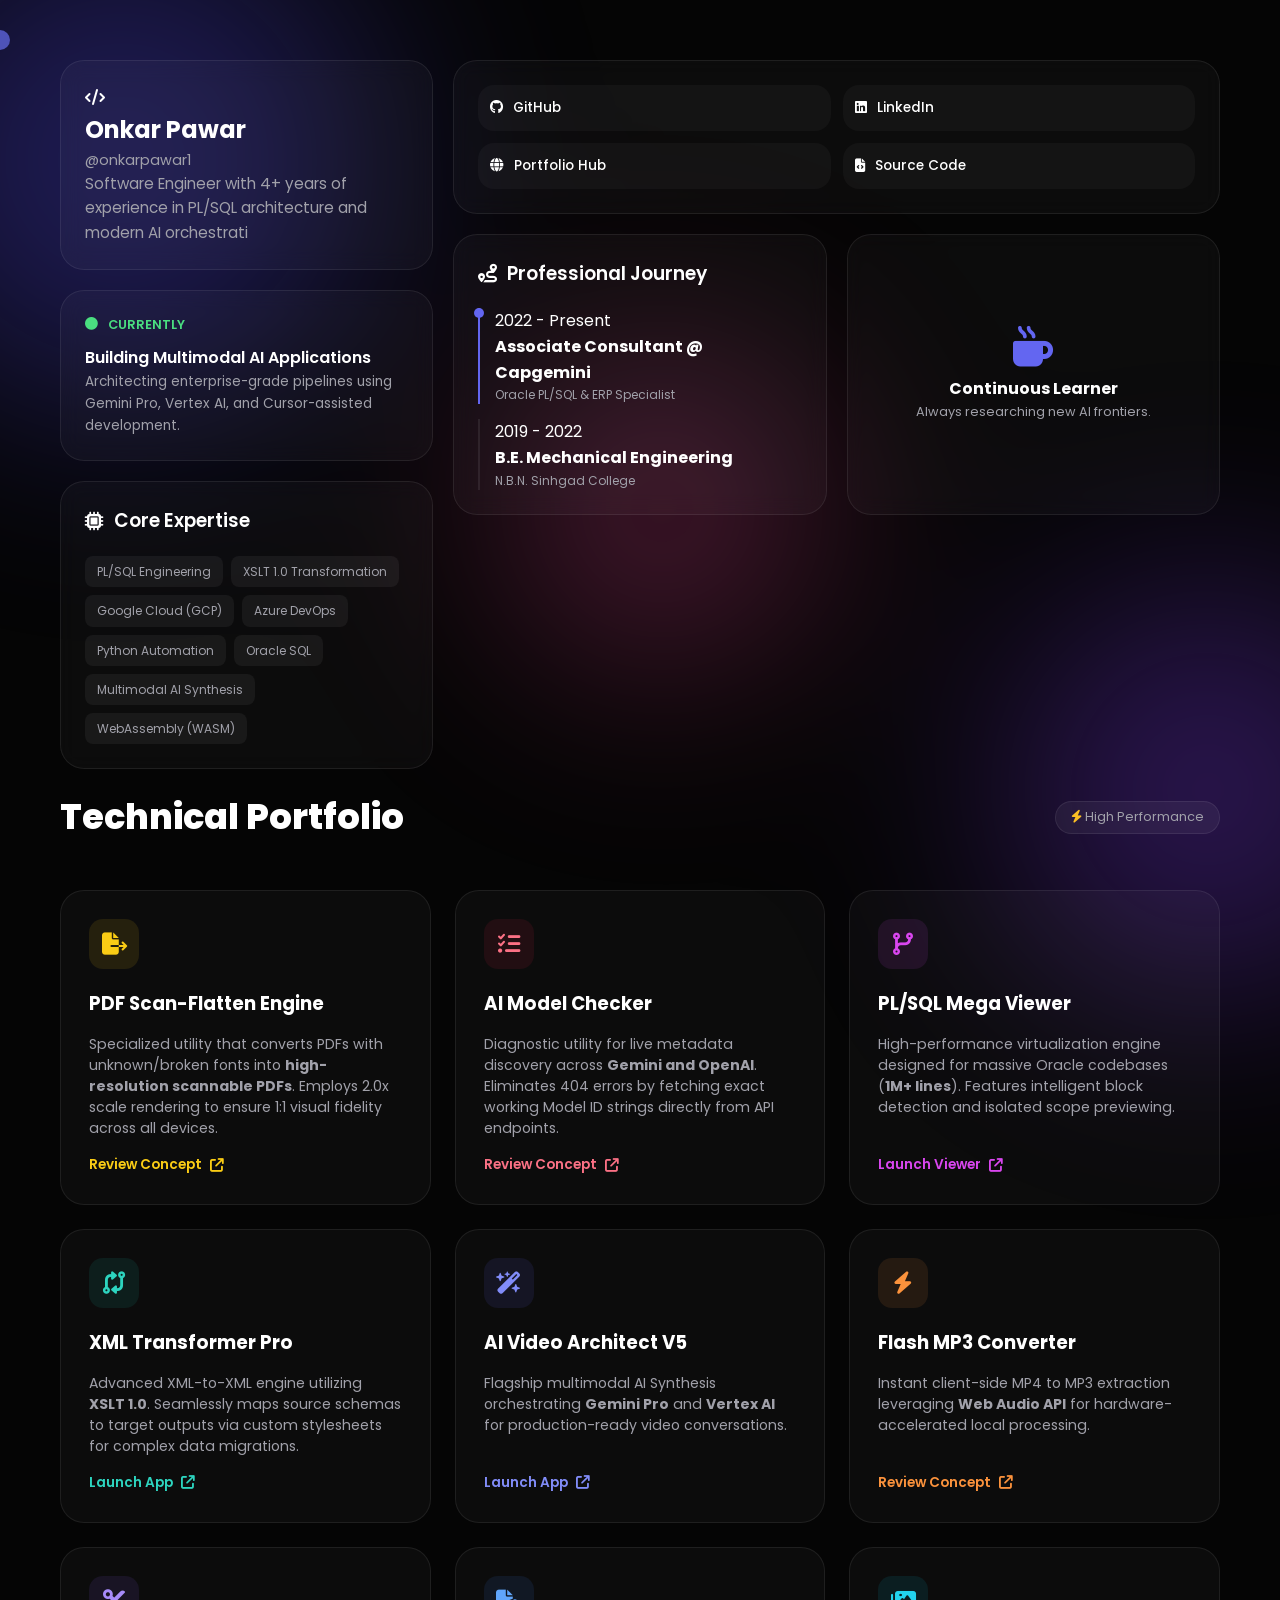
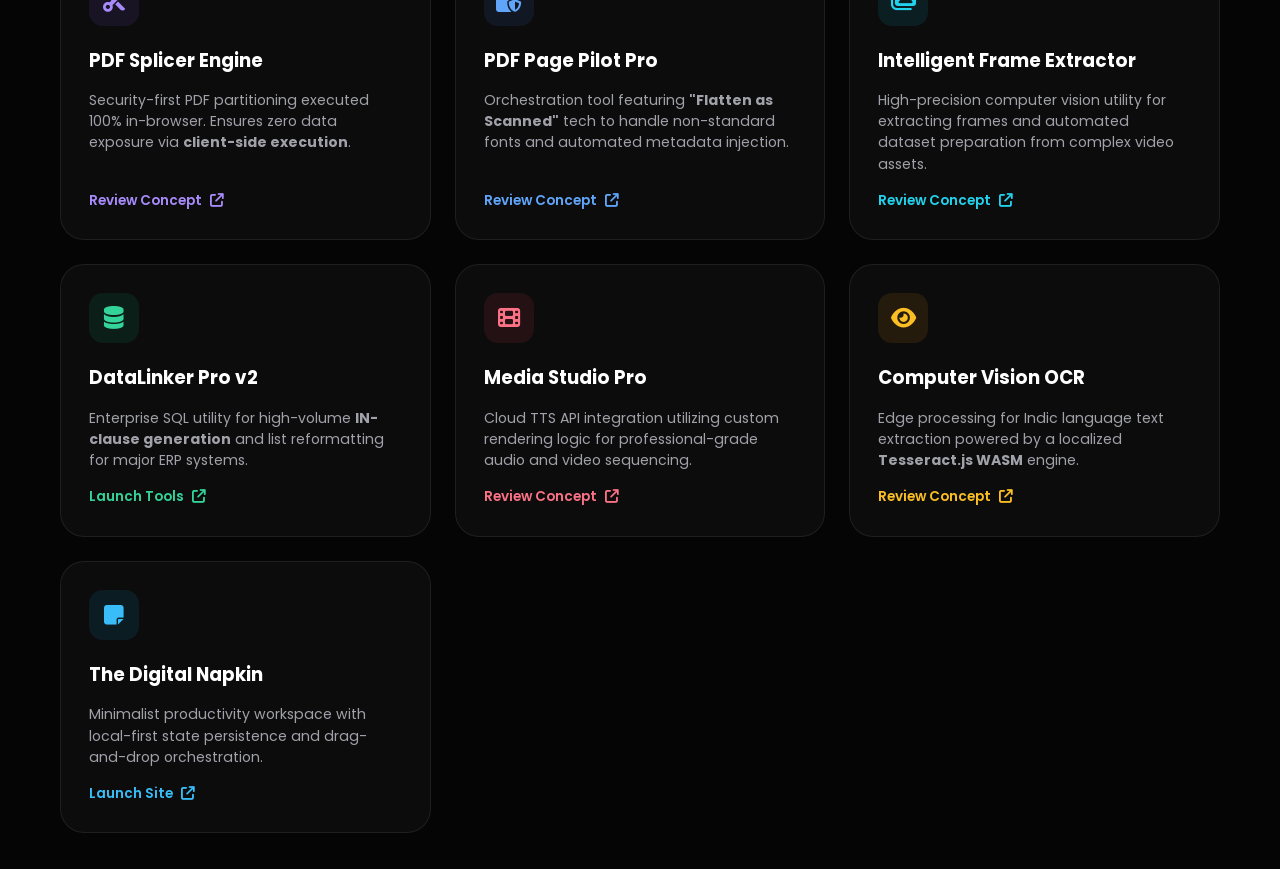
==== index.html @ 078c312d "Add portfolio HTML file with layout and styles This commit adds a new HTML file for Onkar Pawar's po" ====
<!DOCTYPE html>
<html lang="en">
<head>
    <meta charset="UTF-8">
    <meta name="viewport" content="width=device-width, initial-scale=1.0">
    <title>Onkar Pawar | Software Engineer & AI Architect</title>
    <meta name="description" content="Portfolio of Onkar Pawar - Software Engineer specializing in PL/SQL, Cloud, and AI.">
    
    <link rel="preconnect" href="https://fonts.googleapis.com">
    <link rel="preconnect" href="https://fonts.gstatic.com" crossorigin>
    <link href="https://fonts.googleapis.com/css2?family=Poppins:wght@300;400;500;600;700&display=swap" rel="stylesheet">
    <link rel="stylesheet" href="https://cdnjs.cloudflare.com/ajax/libs/font-awesome/6.5.2/css/all.min.css"/>

    <style>
        :root {
            --bg-color: #050505;
            --card-bg: rgba(255, 255, 255, 0.03);
            --card-border: rgba(255, 255, 255, 0.08);
            --accent-color: #6366f1;
            --text-main: #ffffff;
            --text-dim: #a1a1aa;
            --font-main: 'Poppins', sans-serif;
            --transition: all 0.4s cubic-bezier(0.23, 1, 0.32, 1);
        }

        * {
            margin: 0;
            padding: 0;
            box-sizing: border-box;
            cursor: none; 
        }

        body {
            background-color: var(--bg-color);
            color: var(--text-main);
            font-family: var(--font-main);
            overflow-x: hidden;
            line-height: 1.6;
        }

        /* Custom Cursor */
        .custom-cursor {
            width: 20px;
            height: 20px;
            background: var(--accent-color);
            border-radius: 50%;
            position: fixed;
            pointer-events: none;
            z-index: 9999;
            mix-blend-mode: difference;
            transition: transform 0.1s ease;
            transform: translate(-50%, -50%);
        }

        /* Background Aurora */
        .background-aurora {
            position: fixed;
            top: 0; left: 0; width: 100%; height: 100%;
            z-index: -1;
            filter: blur(100px);
            opacity: 0.35;
        }

        .aurora-shape {
            position: absolute;
            border-radius: 50%;
            filter: blur(60px);
            animation: move 20s infinite alternate;
        }

        .shape1 { width: 500px; height: 500px; background: #4f46e5; top: -10%; left: -10%; }
        .shape2 { width: 400px; height: 400px; background: #7c3aed; bottom: -10%; right: -10%; animation-delay: -5s; }
        .shape3 { width: 300px; height: 300px; background: #ec4899; top: 40%; left: 40%; animation-delay: -10s; }

        @keyframes move {
            from { transform: translate(0, 0) rotate(0deg); }
            to { transform: translate(100px, 100px) rotate(360deg); }
        }

        /* Bento Grid Layout */
        .bento-grid {
            max-width: 1200px;
            margin: 40px auto;
            padding: 20px;
            display: grid;
            grid-template-columns: repeat(3, 1fr);
            gap: 20px;
        }

        .bento-column {
            display: flex;
            flex-direction: column;
            gap: 20px;
        }

        .bento-item {
            background: var(--card-bg);
            border: 1px solid var(--card-border);
            border-radius: 24px;
            padding: 24px;
            backdrop-filter: blur(10px);
            transition: var(--transition);
        }

        .bento-item:hover {
            border-color: rgba(99, 102, 241, 0.4);
            background: rgba(255, 255, 255, 0.05);
            transform: translateY(-5px);
        }

        .profile-picture {
            width: 80px;
            height: 80px;
            border-radius: 20px;
            object-fit: cover;
            border: 2px solid var(--accent-color);
        }

        .profile-name { font-size: 1.5rem; font-weight: 700; }
        .profile-handle { color: var(--text-dim); font-size: 0.9rem; }
        .profile-bio { font-size: 0.95rem; color: var(--text-dim); min-height: 3em; }

        .journey-title { display: flex; align-items: center; gap: 10px; margin-bottom: 20px; font-weight: 600; }
        .journey-steps { display: flex; flex-direction: column; gap: 15px; }
        .journey-step { border-left: 2px solid var(--card-border); padding-left: 15px; position: relative; }
        .journey-step.current { border-left-color: var(--accent-color); }
        .journey-step.current::before {
            content: '';
            position: absolute;
            left: -6px; top: 0;
            width: 10px; height: 10px;
            background: var(--accent-color);
            border-radius: 50%;
        }

        .card-social-links { display: grid; grid-template-columns: repeat(2, 1fr); gap: 12px; }
        .social-link {
            display: flex;
            align-items: center;
            gap: 10px;
            padding: 12px;
            background: rgba(255, 255, 255, 0.03);
            border-radius: 16px;
            text-decoration: none;
            color: var(--text-main);
            font-size: 0.85rem;
            font-weight: 500;
            transition: var(--transition);
        }
        .social-link:hover { background: var(--accent-color); color: white; }

        .skills-list { display: flex; flex-wrap: wrap; gap: 8px; margin-top: 15px; }
        .skills-list span {
            font-size: 0.75rem;
            padding: 6px 12px;
            background: rgba(255, 255, 255, 0.05);
            border-radius: 8px;
            color: var(--text-dim);
        }

        /* Projects Section */
        .column-tools { grid-column: span 3; }
        .tools-header { display: flex; justify-content: space-between; align-items: center; margin-bottom: 25px; }
        .projects-container {
            display: grid;
            grid-template-columns: repeat(auto-fill, minmax(340px, 1fr));
            gap: 24px;
        }

        .project-card {
            background: var(--card-bg);
            border: 1px solid var(--card-border);
            border-radius: 24px;
            padding: 28px;
            display: flex;
            flex-direction: column;
            gap: 15px;
            transition: var(--transition);
        }

        .project-card:hover {
            transform: scale(1.02);
            background: rgba(255, 255, 255, 0.05);
        }

        .project-icon {
            width: 50px;
            height: 50px;
            border-radius: 14px;
            display: flex;
            align-items: center;
            justify-content: center;
            font-size: 1.4rem;
            margin-bottom: 5px;
        }

        .project-title { font-weight: 700; font-size: 1.15rem; }
        .project-desc { font-size: 0.88rem; color: var(--text-dim); line-height: 1.5; }
        .project-link {
            margin-top: auto;
            font-size: 0.85rem;
            font-weight: 600;
            text-decoration: none;
            display: flex;
            align-items: center;
            gap: 8px;
        }

        /* Unique Coloring for Project Icons and Links */
        .p-indigo { background: rgba(99, 102, 241, 0.1); color: #818cf8; }
        .l-indigo { color: #818cf8; }
        
        .p-orange { background: rgba(251, 146, 60, 0.1); color: #fb923c; }
        .l-orange { color: #fb923c; }

        .p-violet { background: rgba(139, 92, 246, 0.1); color: #a78bfa; }
        .l-violet { color: #a78bfa; }

        .p-blue { background: rgba(59, 130, 246, 0.1); color: #60a5fa; }
        .l-blue { color: #60a5fa; }

        .p-cyan { background: rgba(6, 182, 212, 0.1); color: #22d3ee; }
        .l-cyan { color: #22d3ee; }

        .p-emerald { background: rgba(16, 185, 129, 0.1); color: #34d399; }
        .l-emerald { color: #34d399; }

        .p-rose { background: rgba(244, 63, 94, 0.1); color: #fb7185; }
        .l-rose { color: #fb7185; }

        .p-amber { background: rgba(245, 158, 11, 0.1); color: #fbbf24; }
        .l-amber { color: #fbbf24; }

        .p-sky { background: rgba(14, 165, 233, 0.1); color: #38bdf8; }
        .l-sky { color: #38bdf8; }

        .p-teal { background: rgba(20, 184, 166, 0.1); color: #2dd4bf; }
        .l-teal { color: #2dd4bf; }

        .p-fuchsia { background: rgba(217, 70, 239, 0.1); color: #d946ef; }
        .l-fuchsia { color: #d946ef; }

        .p-ruby { background: rgba(225, 29, 72, 0.1); color: #fb7185; }
        .l-ruby { color: #fb7185; }

        .p-yellow { background: rgba(250, 204, 21, 0.1); color: #facc15; }
        .l-yellow { color: #facc15; }

        /* Responsive */
        @media (max-width: 992px) {
            .bento-grid { grid-template-columns: repeat(2, 1fr); }
            .column-tools { grid-column: span 2; }
        }
        @media (max-width: 768px) {
            .bento-grid { grid-template-columns: 1fr; }
            .column-tools { grid-column: span 1; }
            .custom-cursor { display: none; }
            * { cursor: auto; }
        }
    </style>
</head>
<body>

    <div class="custom-cursor"></div>

    <div class="background-aurora">
        <div class="aurora-shape shape1"></div>
        <div class="aurora-shape shape2"></div>
        <div class="aurora-shape shape3"></div>
    </div>

    <main class="bento-grid">
        <!-- LEFT COLUMN -->
        <div class="bento-column">
            <div class="bento-item card-profile">
                <div class="profile-header">
                    <div class="w-20 h-20 bg-indigo-600 rounded-2xl flex items-center justify-center text-white text-3xl shadow-xl shadow-indigo-900/20">
                        <i class="fa-solid fa-code"></i>
                    </div>
                    <div class="profile-text">
                        <h1 class="profile-name">Onkar Pawar</h1>
                        <p class="profile-handle">@onkarpawar1</p>
                    </div>
                </div>
                <p class="profile-bio"><span id="typing-bio"></span></p>
            </div>

            <div class="bento-item card-now">
                <div style="display: flex; align-items: center; gap: 10px; color: #4ade80; font-size: 0.8rem; font-weight: 600; margin-bottom: 10px;">
                    <i class="fa-solid fa-circle animate-pulse"></i> CURRENTLY
                </div>
                <div>
                    <h4 style="font-weight: 600;">Building Multimodal AI Applications</h4>
                    <p style="font-size: 0.85rem; color: var(--text-dim);">Architecting enterprise-grade pipelines using Gemini Pro, Vertex AI, and Cursor-assisted development.</p>
                </div>
            </div>

            <div class="bento-item card-skills">
                <h3 class="journey-title"><i class="fa-solid fa-microchip"></i> Core Expertise</h3>
                <div class="skills-list">
                    <span>PL/SQL Engineering</span>
                    <span>XSLT 1.0 Transformation</span>
                    <span>Google Cloud (GCP)</span>
                    <span>Azure DevOps</span>
                    <span>Python Automation</span>
                    <span>Oracle SQL</span>
                    <span>Multimodal AI Synthesis</span>
                    <span>WebAssembly (WASM)</span>
                </div>
            </div>
        </div>

        <!-- RIGHT COLUMN (Merged Layout) -->
        <div class="bento-column" style="grid-column: span 2;">
            <div style="display: grid; grid-template-columns: 1fr 1fr; gap: 20px;">
                <div class="bento-item card-social-links" style="grid-column: span 2;">
                    <a href="https://github.com/onkarpawar1" target="_blank" class="social-link">
                        <i class="fab fa-github"></i><span>GitHub</span>
                    </a>
                    <a href="https://www.linkedin.com/in/onkar-pawar-0a0769b6" target="_blank" class="social-link">
                        <i class="fab fa-linkedin"></i><span>LinkedIn</span>
                    </a>
                    <a href="https://onkarpawar1.github.io/" target="_blank" class="social-link">
                        <i class="fa-solid fa-globe"></i><span>Portfolio Hub</span>
                    </a>
                    <a href="https://github.com/onkarpawar1" target="_blank" class="social-link">
                        <i class="fa-solid fa-file-code"></i><span>Source Code</span>
                    </a>
                </div>

                <div class="bento-item card-journey">
                    <h3 class="journey-title"><i class="fa-solid fa-route"></i> Professional Journey</h3>
                    <div class="journey-steps">
                        <div class="journey-step current">
                            <p class="journey-date">2022 - Present</p>
                            <h4 class="journey-role">Associate Consultant @ Capgemini</h4>
                            <p style="font-size: 0.75rem; color: var(--text-dim);">Oracle PL/SQL & ERP Specialist</p>
                        </div>
                        <div class="journey-step">
                            <p class="journey-date">2019 - 2022</p>
                            <h4 class="journey-role">B.E. Mechanical Engineering</h4>
                            <p style="font-size: 0.75rem; color: var(--text-dim);">N.B.N. Sinhgad College</p>
                        </div>
                    </div>
                </div>

                <div class="bento-item" style="display: flex; flex-direction: column; justify-content: center; text-align: center;">
                    <i class="fa-solid fa-mug-hot" style="font-size: 2.5rem; margin-bottom: 10px; color: var(--accent-color);"></i>
                    <h3 style="font-size: 1rem;">Continuous Learner</h3>
                    <p style="font-size: 0.8rem; color: var(--text-dim);">Always researching new AI frontiers.</p>
                </div>
            </div>
        </div>

        <!-- PROJECTS SECTION -->
        <div class="bento-column column-tools" id="tools-container">
            <div class="tools-header">
                <h2 style="font-weight: 800; font-size: 2.2rem;">Technical Portfolio</h2>
                <div style="font-size: 0.8rem; color: var(--text-dim); background: rgba(255,255,255,0.05); padding: 5px 15px; border-radius: 99px; border: 1px solid var(--card-border);">
                    <i class="fa-solid fa-bolt" style="color: #fbbf24;"></i> High Performance
                </div>
            </div>

            <div class="projects-container">
                <!-- Project 13 (NEW) -->
                <div class="project-card">
                    <div class="project-icon p-yellow"><i class="fa-solid fa-file-export"></i></div>
                    <h4 class="project-title">PDF Scan-Flatten Engine</h4>
                    <p class="project-desc">Specialized utility that converts PDFs with unknown/broken fonts into <strong>high-resolution scannable PDFs</strong>. Employs 2.0x scale rendering to ensure 1:1 visual fidelity across all devices.</p>
                    <a href="https://gemini.google.com/share/5355dddcba80" target="_blank" class="project-link l-yellow">Review Concept <i class="fa-solid fa-arrow-up-right-from-square"></i></a>
                </div>

                <!-- Project 12 -->
                <div class="project-card">
                    <div class="project-icon p-ruby"><i class="fa-solid fa-list-check"></i></div>
                    <h4 class="project-title">AI Model Checker</h4>
                    <p class="project-desc">Diagnostic utility for live metadata discovery across <strong>Gemini and OpenAI</strong>. Eliminates 404 errors by fetching exact working Model ID strings directly from API endpoints.</p>
                    <a href="https://gemini.google.com/share/d48b3345c9b7" target="_blank" class="project-link l-ruby">Review Concept <i class="fa-solid fa-arrow-up-right-from-square"></i></a>
                </div>

                <!-- Project 11 -->
                <div class="project-card">
                    <div class="project-icon p-fuchsia"><i class="fa-solid fa-code-branch"></i></div>
                    <h4 class="project-title">PL/SQL Mega Viewer</h4>
                    <p class="project-desc">High-performance virtualization engine designed for massive Oracle codebases (<strong>1M+ lines</strong>). Features intelligent block detection and isolated scope previewing.</p>
                    <a href="https://gemini.google.com/share/dbb02b865f90" target="_blank" class="project-link l-fuchsia">Launch Viewer <i class="fa-solid fa-arrow-up-right-from-square"></i></a>
                </div>

                <!-- Project 10 -->
                <div class="project-card">
                    <div class="project-icon p-teal"><i class="fa-solid fa-code-compare"></i></div>
                    <h4 class="project-title">XML Transformer Pro</h4>
                    <p class="project-desc">Advanced XML-to-XML engine utilizing <strong>XSLT 1.0</strong>. Seamlessly maps source schemas to target outputs via custom stylesheets for complex data migrations.</p>
                    <a href="https://gemini.google.com/share/ca7a3c1da1e2" target="_blank" class="project-link l-teal">Launch App <i class="fa-solid fa-arrow-up-right-from-square"></i></a>
                </div>

                <!-- Project 1 -->
                <div class="project-card">
                    <div class="project-icon p-indigo"><i class="fa-solid fa-wand-magic-sparkles"></i></div>
                    <h4 class="project-title">AI Video Architect V5</h4>
                    <p class="project-desc">Flagship multimodal AI Synthesis orchestrating <strong>Gemini Pro</strong> and <strong>Vertex AI</strong> for production-ready video conversations.</p>
                    <a href="https://onkarpawar1.github.io/AI-Gen-Video-Generator/AI_Video_Gen_V5.html" target="_blank" class="project-link l-indigo">Launch App <i class="fa-solid fa-arrow-up-right-from-square"></i></a>
                </div>

                <!-- Project 2 -->
                <div class="project-card">
                    <div class="project-icon p-orange"><i class="fa-solid fa-bolt"></i></div>
                    <h4 class="project-title">Flash MP3 Converter</h4>
                    <p class="project-desc">Instant client-side MP4 to MP3 extraction leveraging <strong>Web Audio API</strong> for hardware-accelerated local processing.</p>
                    <a href="https://gemini.google.com/share/dfa359a2e424" target="_blank" class="project-link l-orange">Review Concept <i class="fa-solid fa-arrow-up-right-from-square"></i></a>
                </div>

                <!-- Project 3 -->
                <div class="project-card">
                    <div class="project-icon p-violet"><i class="fa-solid fa-scissors"></i></div>
                    <h4 class="project-title">PDF Splicer Engine</h4>
                    <p class="project-desc">Security-first PDF partitioning executed 100% in-browser. Ensures zero data exposure via <strong>client-side execution</strong>.</p>
                    <a href="https://gemini.google.com/share/e321643dedea" target="_blank" class="project-link l-violet">Review Concept <i class="fa-solid fa-arrow-up-right-from-square"></i></a>
                </div>

                <!-- Project 4 -->
                <div class="project-card">
                    <div class="project-icon p-blue"><i class="fa-solid fa-file-shield"></i></div>
                    <h4 class="project-title">PDF Page Pilot Pro</h4>
                    <p class="project-desc">Orchestration tool featuring <strong>"Flatten as Scanned"</strong> tech to handle non-standard fonts and automated metadata injection.</p>
                    <a href="https://gemini.google.com/share/2a0a9b19b1ff" target="_blank" class="project-link l-blue">Review Concept <i class="fa-solid fa-arrow-up-right-from-square"></i></a>
                </div>

                <!-- Project 5 -->
                <div class="project-card">
                    <div class="project-icon p-cyan"><i class="fa-solid fa-images"></i></div>
                    <h4 class="project-title">Intelligent Frame Extractor</h4>
                    <p class="project-desc">High-precision computer vision utility for extracting frames and automated dataset preparation from complex video assets.</p>
                    <a href="https://gemini.google.com/share/85c523af7868" target="_blank" class="project-link l-cyan">Review Concept <i class="fa-solid fa-arrow-up-right-from-square"></i></a>
                </div>

                <!-- Project 6 -->
                <div class="project-card">
                    <div class="project-icon p-emerald"><i class="fa-solid fa-database"></i></div>
                    <h4 class="project-title">DataLinker Pro v2</h4>
                    <p class="project-desc">Enterprise SQL utility for high-volume <strong>IN-clause generation</strong> and list reformatting for major ERP systems.</p>
                    <a href="https://onkarpawar1.github.io/DataLinker-Pro/" target="_blank" class="project-link l-emerald">Launch Tools <i class="fa-solid fa-arrow-up-right-from-square"></i></a>
                </div>

                <!-- Project 7 -->
                <div class="project-card">
                    <div class="project-icon p-rose"><i class="fa-solid fa-film"></i></div>
                    <h4 class="project-title">Media Studio Pro</h4>
                    <p class="project-desc">Cloud TTS API integration utilizing custom rendering logic for professional-grade audio and video sequencing.</p>
                    <a href="https://gemini.google.com/share/0264ef7456ef" target="_blank" class="project-link l-rose">Review Concept <i class="fa-solid fa-arrow-up-right-from-square"></i></a>
                </div>

                <!-- Project 8 -->
                <div class="project-card">
                    <div class="project-icon p-amber"><i class="fa-solid fa-eye"></i></div>
                    <h4 class="project-title">Computer Vision OCR</h4>
                    <p class="project-desc">Edge processing for Indic language text extraction powered by a localized <strong>Tesseract.js WASM</strong> engine.</p>
                    <a href="https://gemini.google.com/share/1638fd2b7ca0" target="_blank" class="project-link l-amber">Review Concept <i class="fa-solid fa-arrow-up-right-from-square"></i></a>
                </div>

                <!-- Project 9 -->
                <div class="project-card">
                    <div class="project-icon p-sky"><i class="fa-solid fa-note-sticky"></i></div>
                    <h4 class="project-title">The Digital Napkin</h4>
                    <p class="project-desc">Minimalist productivity workspace with local-first state persistence and drag-and-drop orchestration.</p>
                    <a href="https://onkarpawar1.github.io/TheDigitalNapkin/" target="_blank" class="project-link l-sky">Launch Site <i class="fa-solid fa-arrow-up-right-from-square"></i></a>
                </div>
            </div>
        </div>
    </main>

    <script>
        const cursor = document.querySelector('.custom-cursor');
        document.addEventListener('mousemove', (e) => {
            cursor.style.left = e.clientX + 'px';
            cursor.style.top = e.clientY + 'px';
        });

        const bioText = "Software Engineer with 4+ years of experience in PL/SQL architecture and modern AI orchestration. Self-taught Google Cloud expert and AI enthusiast building tools for the future.";
        const typingBio = document.getElementById('typing-bio');
        let i = 0;
        function typeWriter() {
            if (i < bioText.length) {
                typingBio.innerHTML += bioText.charAt(i);
                i++;
                setTimeout(typeWriter, 25);
            }
        }
        window.onload = typeWriter;

        const items = document.querySelectorAll('.bento-item, .project-card');
        const observer = new IntersectionObserver((entries) => {
            entries.forEach(entry => {
                if (entry.isIntersecting) {
                    entry.target.style.opacity = '1';
                    entry.target.style.transform = 'translateY(0)';
                }
            });
        }, { threshold: 0.1 });

        items.forEach(item => {
            item.style.opacity = '0';
            item.style.transform = 'translateY(20px)';
            item.style.transition = 'all 0.6s ease-out';
            observer.observe(item);
        });
    </script>
</body>
</html>
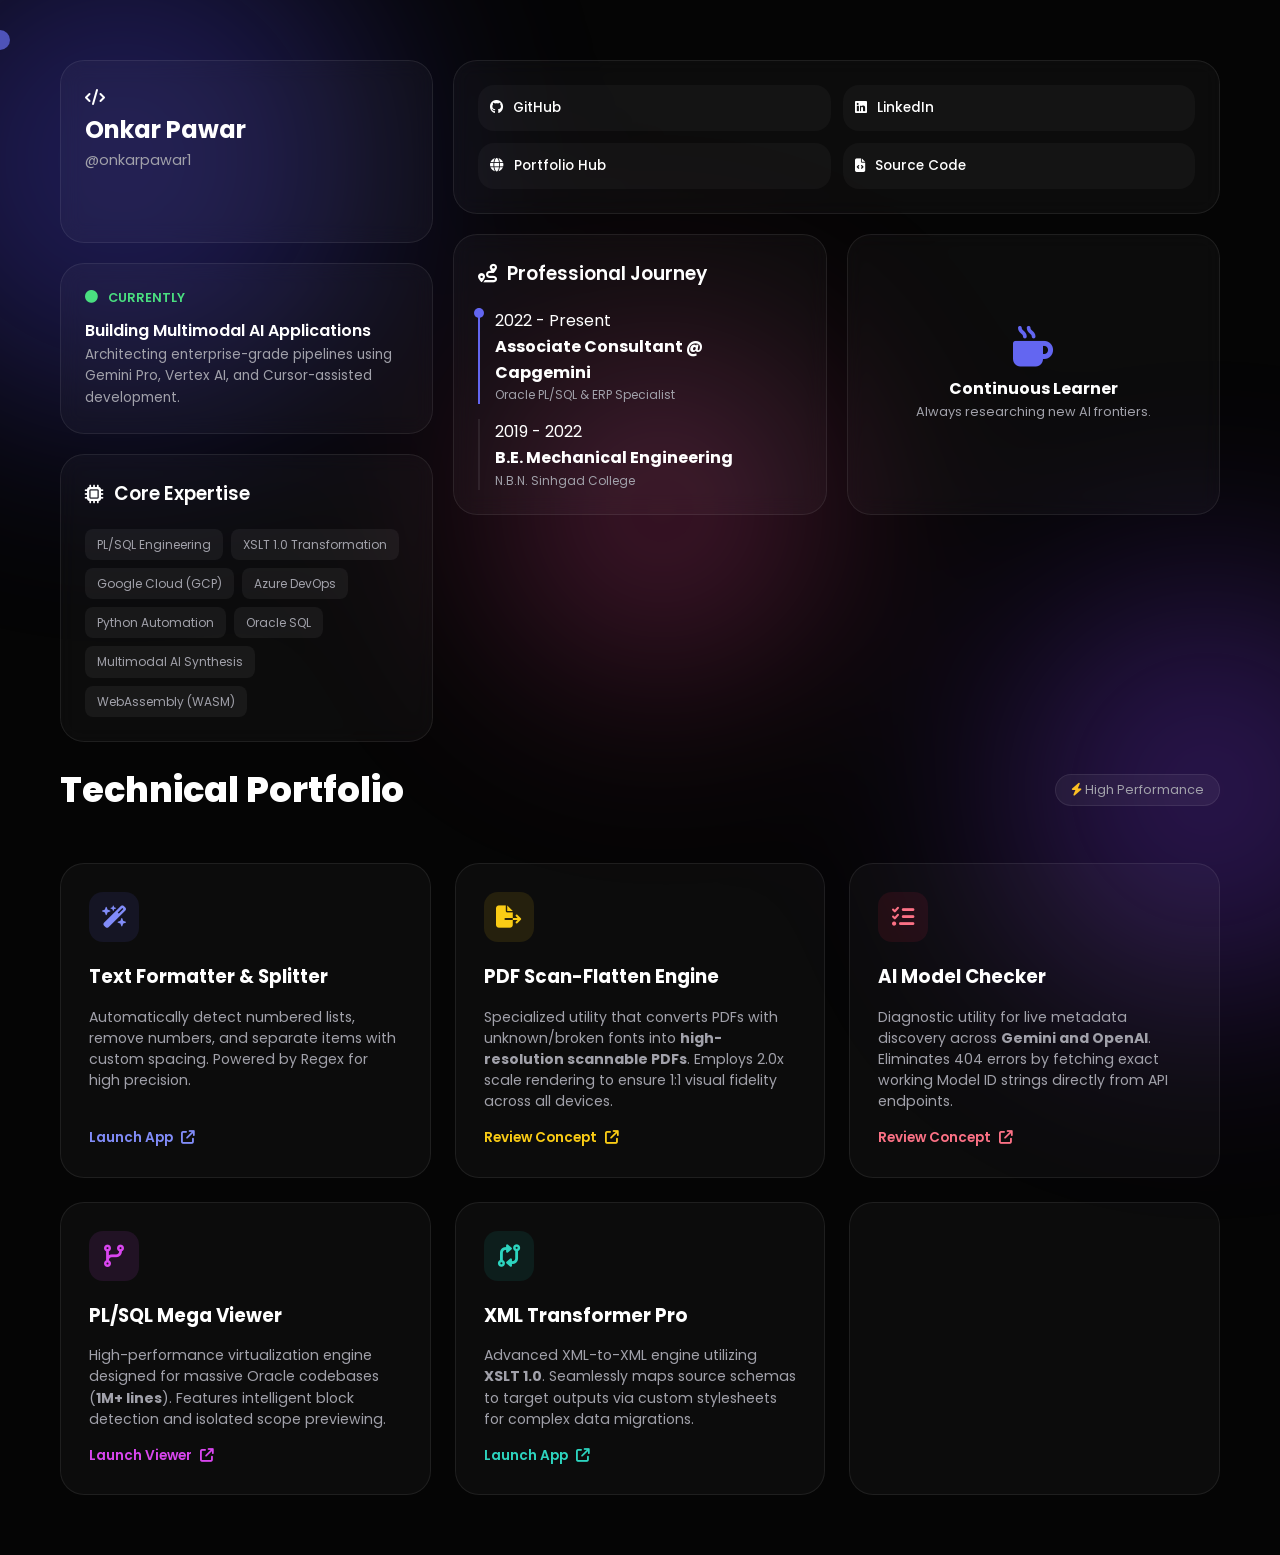
==== commit 810af454: "Update projects section with new entries and removals Added new project cards for 'Text Formatter & " ====
--- a/index.html
+++ b/index.html
@@ -322,11 +322,11 @@
                     </a>
                     <a href="https://onkarpawar1.github.io/" target="_blank" class="social-link">
                         <i class="fa-solid fa-globe"></i><span>Portfolio Hub</span>
-                    </a>
                     <a href="https://github.com/onkarpawar1" target="_blank" class="social-link">
                         <i class="fa-solid fa-file-code"></i><span>Source Code</span>
                     </a>
                 </div>
+
 
                 <div class="bento-item card-journey">
                     <h3 class="journey-title"><i class="fa-solid fa-route"></i> Professional Journey</h3>
@@ -344,6 +344,7 @@
                     </div>
                 </div>
 
+
                 <div class="bento-item" style="display: flex; flex-direction: column; justify-content: center; text-align: center;">
                     <i class="fa-solid fa-mug-hot" style="font-size: 2.5rem; margin-bottom: 10px; color: var(--accent-color);"></i>
                     <h3 style="font-size: 1rem;">Continuous Learner</h3>
@@ -351,6 +352,7 @@
                 </div>
             </div>
         </div>
+
 
         <!-- PROJECTS SECTION -->
         <div class="bento-column column-tools" id="tools-container">
@@ -361,7 +363,16 @@
                 </div>
             </div>
 
+
             <div class="projects-container">
+                                <!-- Project 14 (NEW) -->
+                <div class="project-card">
+                    <div class="project-icon p-indigo"><i class="fa-solid fa-wand-magic-sparkles"></i></div>
+                    <h4 class="project-title">Text Formatter & Splitter</h4>
+                    <p class="project-desc">Automatically detect numbered lists, remove numbers, and separate items with custom spacing. Powered by Regex for high precision.</p>
+                    <a href="https://onkarpawar1.github.io/text-formatter/" target="_blank" class="project-link l-indigo">Launch App <i class="fa-solid fa-arrow-up-right-from-square"></i></a>
+                </div>
+                
                 <!-- Project 13 (NEW) -->
                 <div class="project-card">
                     <div class="project-icon p-yellow"><i class="fa-solid fa-file-export"></i></div>
@@ -370,6 +381,7 @@
                     <a href="https://gemini.google.com/share/5355dddcba80" target="_blank" class="project-link l-yellow">Review Concept <i class="fa-solid fa-arrow-up-right-from-square"></i></a>
                 </div>
 
+
                 <!-- Project 12 -->
                 <div class="project-card">
                     <div class="project-icon p-ruby"><i class="fa-solid fa-list-check"></i></div>
@@ -378,6 +390,7 @@
                     <a href="https://gemini.google.com/share/d48b3345c9b7" target="_blank" class="project-link l-ruby">Review Concept <i class="fa-solid fa-arrow-up-right-from-square"></i></a>
                 </div>
 
+
                 <!-- Project 11 -->
                 <div class="project-card">
                     <div class="project-icon p-fuchsia"><i class="fa-solid fa-code-branch"></i></div>
@@ -386,6 +399,7 @@
                     <a href="https://gemini.google.com/share/dbb02b865f90" target="_blank" class="project-link l-fuchsia">Launch Viewer <i class="fa-solid fa-arrow-up-right-from-square"></i></a>
                 </div>
 
+
                 <!-- Project 10 -->
                 <div class="project-card">
                     <div class="project-icon p-teal"><i class="fa-solid fa-code-compare"></i></div>
@@ -394,116 +408,6 @@
                     <a href="https://gemini.google.com/share/ca7a3c1da1e2" target="_blank" class="project-link l-teal">Launch App <i class="fa-solid fa-arrow-up-right-from-square"></i></a>
                 </div>
 
+
                 <!-- Project 1 -->
                 <div class="project-card">
-                    <div class="project-icon p-indigo"><i class="fa-solid fa-wand-magic-sparkles"></i></div>
-                    <h4 class="project-title">AI Video Architect V5</h4>
-                    <p class="project-desc">Flagship multimodal AI Synthesis orchestrating <strong>Gemini Pro</strong> and <strong>Vertex AI</strong> for production-ready video conversations.</p>
-                    <a href="https://onkarpawar1.github.io/AI-Gen-Video-Generator/AI_Video_Gen_V5.html" target="_blank" class="project-link l-indigo">Launch App <i class="fa-solid fa-arrow-up-right-from-square"></i></a>
-                </div>
-
-                <!-- Project 2 -->
-                <div class="project-card">
-                    <div class="project-icon p-orange"><i class="fa-solid fa-bolt"></i></div>
-                    <h4 class="project-title">Flash MP3 Converter</h4>
-                    <p class="project-desc">Instant client-side MP4 to MP3 extraction leveraging <strong>Web Audio API</strong> for hardware-accelerated local processing.</p>
-                    <a href="https://gemini.google.com/share/dfa359a2e424" target="_blank" class="project-link l-orange">Review Concept <i class="fa-solid fa-arrow-up-right-from-square"></i></a>
-                </div>
-
-                <!-- Project 3 -->
-                <div class="project-card">
-                    <div class="project-icon p-violet"><i class="fa-solid fa-scissors"></i></div>
-                    <h4 class="project-title">PDF Splicer Engine</h4>
-                    <p class="project-desc">Security-first PDF partitioning executed 100% in-browser. Ensures zero data exposure via <strong>client-side execution</strong>.</p>
-                    <a href="https://gemini.google.com/share/e321643dedea" target="_blank" class="project-link l-violet">Review Concept <i class="fa-solid fa-arrow-up-right-from-square"></i></a>
-                </div>
-
-                <!-- Project 4 -->
-                <div class="project-card">
-                    <div class="project-icon p-blue"><i class="fa-solid fa-file-shield"></i></div>
-                    <h4 class="project-title">PDF Page Pilot Pro</h4>
-                    <p class="project-desc">Orchestration tool featuring <strong>"Flatten as Scanned"</strong> tech to handle non-standard fonts and automated metadata injection.</p>
-                    <a href="https://gemini.google.com/share/2a0a9b19b1ff" target="_blank" class="project-link l-blue">Review Concept <i class="fa-solid fa-arrow-up-right-from-square"></i></a>
-                </div>
-
-                <!-- Project 5 -->
-                <div class="project-card">
-                    <div class="project-icon p-cyan"><i class="fa-solid fa-images"></i></div>
-                    <h4 class="project-title">Intelligent Frame Extractor</h4>
-                    <p class="project-desc">High-precision computer vision utility for extracting frames and automated dataset preparation from complex video assets.</p>
-                    <a href="https://gemini.google.com/share/85c523af7868" target="_blank" class="project-link l-cyan">Review Concept <i class="fa-solid fa-arrow-up-right-from-square"></i></a>
-                </div>
-
-                <!-- Project 6 -->
-                <div class="project-card">
-                    <div class="project-icon p-emerald"><i class="fa-solid fa-database"></i></div>
-                    <h4 class="project-title">DataLinker Pro v2</h4>
-                    <p class="project-desc">Enterprise SQL utility for high-volume <strong>IN-clause generation</strong> and list reformatting for major ERP systems.</p>
-                    <a href="https://onkarpawar1.github.io/DataLinker-Pro/" target="_blank" class="project-link l-emerald">Launch Tools <i class="fa-solid fa-arrow-up-right-from-square"></i></a>
-                </div>
-
-                <!-- Project 7 -->
-                <div class="project-card">
-                    <div class="project-icon p-rose"><i class="fa-solid fa-film"></i></div>
-                    <h4 class="project-title">Media Studio Pro</h4>
-                    <p class="project-desc">Cloud TTS API integration utilizing custom rendering logic for professional-grade audio and video sequencing.</p>
-                    <a href="https://gemini.google.com/share/0264ef7456ef" target="_blank" class="project-link l-rose">Review Concept <i class="fa-solid fa-arrow-up-right-from-square"></i></a>
-                </div>
-
-                <!-- Project 8 -->
-                <div class="project-card">
-                    <div class="project-icon p-amber"><i class="fa-solid fa-eye"></i></div>
-                    <h4 class="project-title">Computer Vision OCR</h4>
-                    <p class="project-desc">Edge processing for Indic language text extraction powered by a localized <strong>Tesseract.js WASM</strong> engine.</p>
-                    <a href="https://gemini.google.com/share/1638fd2b7ca0" target="_blank" class="project-link l-amber">Review Concept <i class="fa-solid fa-arrow-up-right-from-square"></i></a>
-                </div>
-
-                <!-- Project 9 -->
-                <div class="project-card">
-                    <div class="project-icon p-sky"><i class="fa-solid fa-note-sticky"></i></div>
-                    <h4 class="project-title">The Digital Napkin</h4>
-                    <p class="project-desc">Minimalist productivity workspace with local-first state persistence and drag-and-drop orchestration.</p>
-                    <a href="https://onkarpawar1.github.io/TheDigitalNapkin/" target="_blank" class="project-link l-sky">Launch Site <i class="fa-solid fa-arrow-up-right-from-square"></i></a>
-                </div>
-            </div>
-        </div>
-    </main>
-
-    <script>
-        const cursor = document.querySelector('.custom-cursor');
-        document.addEventListener('mousemove', (e) => {
-            cursor.style.left = e.clientX + 'px';
-            cursor.style.top = e.clientY + 'px';
-        });
-
-        const bioText = "Software Engineer with 4+ years of experience in PL/SQL architecture and modern AI orchestration. Self-taught Google Cloud expert and AI enthusiast building tools for the future.";
-        const typingBio = document.getElementById('typing-bio');
-        let i = 0;
-        function typeWriter() {
-            if (i < bioText.length) {
-                typingBio.innerHTML += bioText.charAt(i);
-                i++;
-                setTimeout(typeWriter, 25);
-            }
-        }
-        window.onload = typeWriter;
-
-        const items = document.querySelectorAll('.bento-item, .project-card');
-        const observer = new IntersectionObserver((entries) => {
-            entries.forEach(entry => {
-                if (entry.isIntersecting) {
-                    entry.target.style.opacity = '1';
-                    entry.target.style.transform = 'translateY(0)';
-                }
-            });
-        }, { threshold: 0.1 });
-
-        items.forEach(item => {
-            item.style.opacity = '0';
-            item.style.transform = 'translateY(20px)';
-            item.style.transition = 'all 0.6s ease-out';
-            observer.observe(item);
-        });
-    </script>
-</body>
-</html>
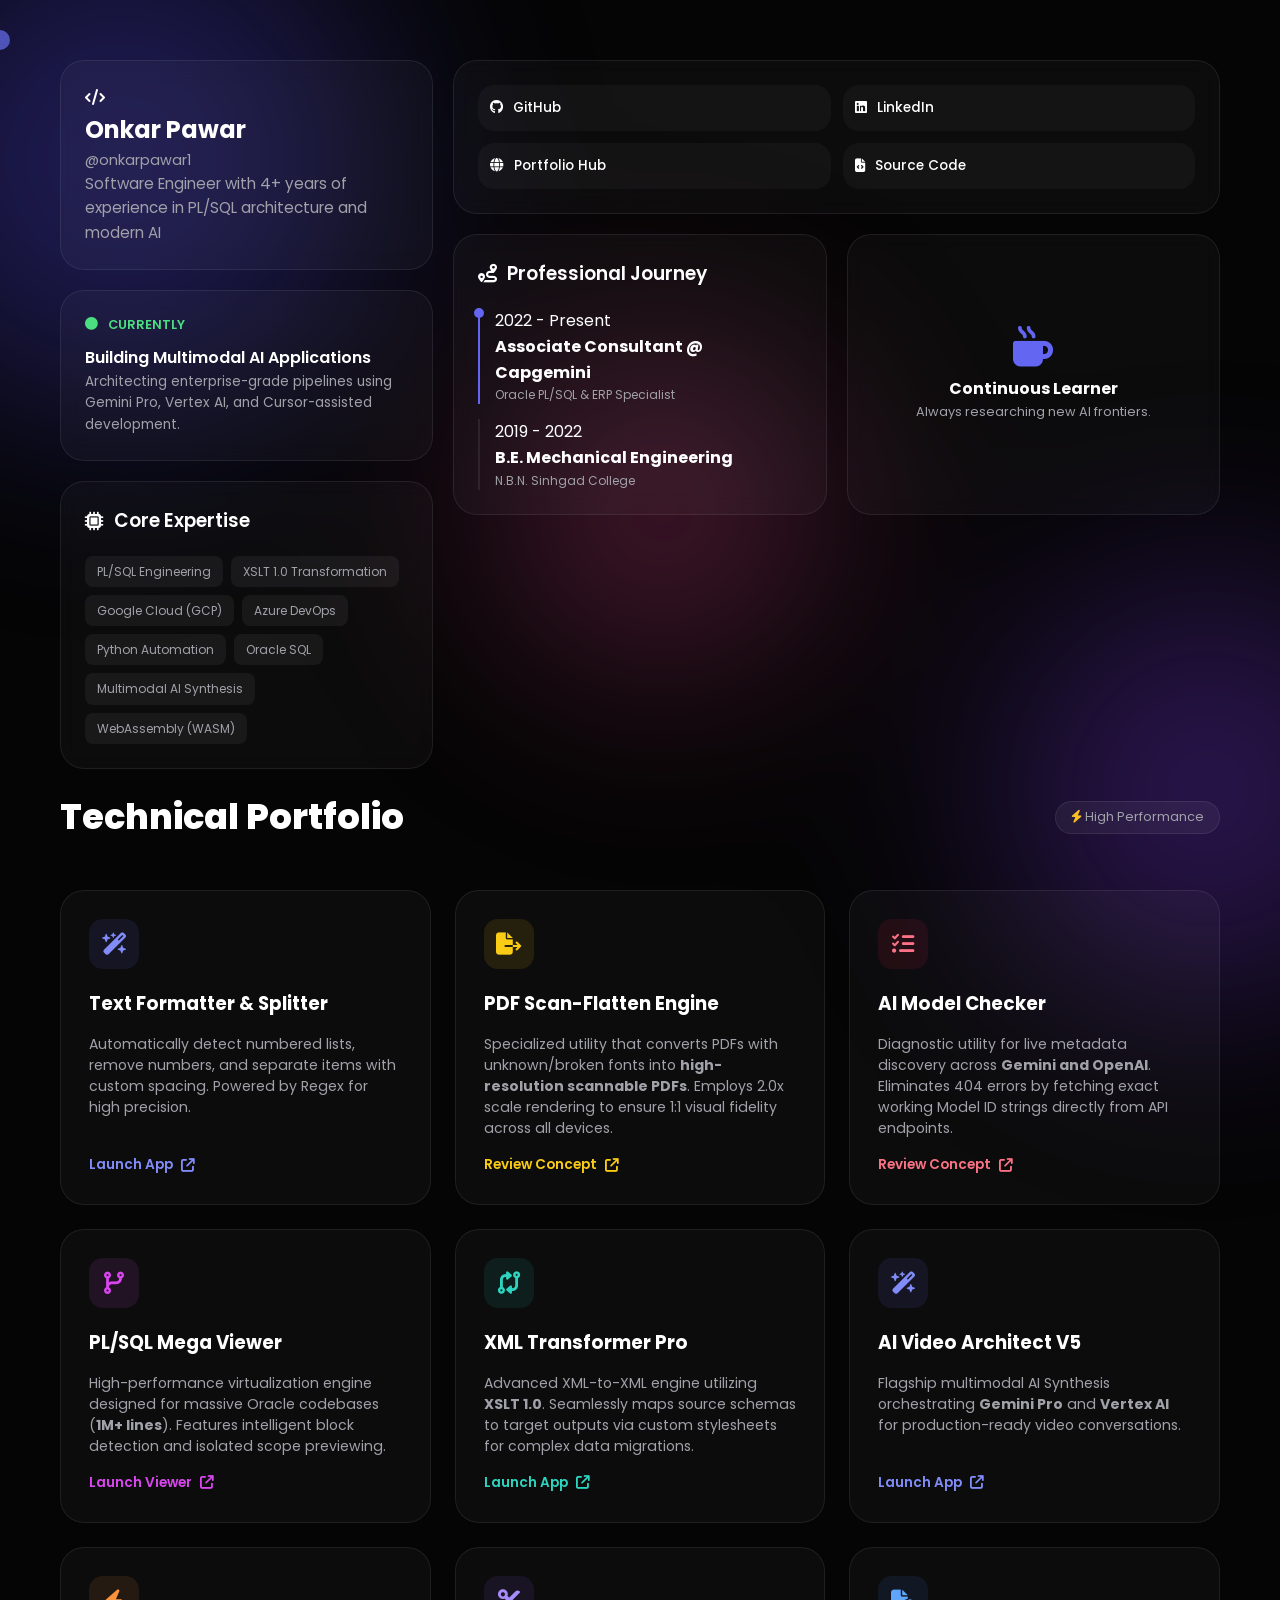
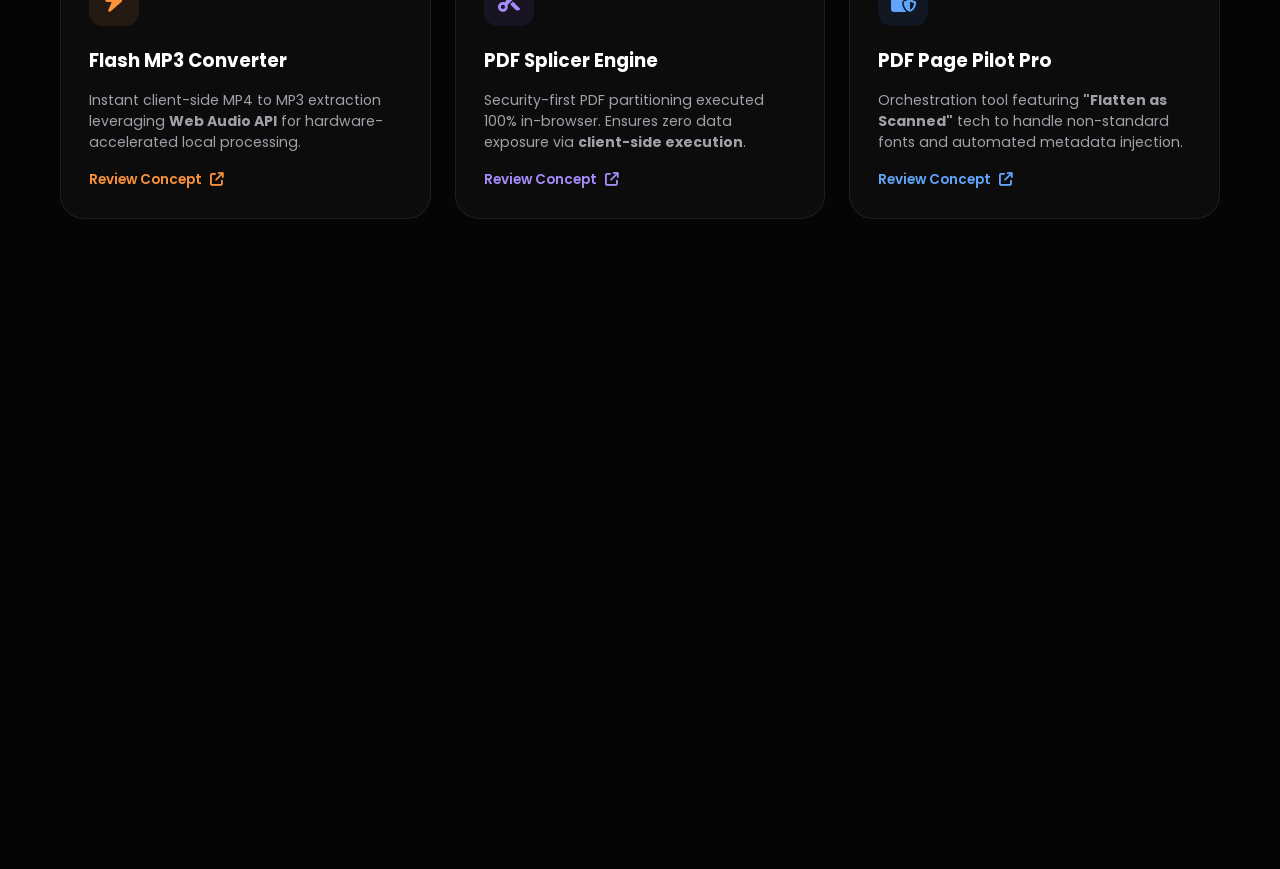
==== commit 8bd7c362: "Refactor HTML structure and update project details" ====
--- a/index.html
+++ b/index.html
@@ -54,8 +54,7 @@
 
         /* Background Aurora */
         .background-aurora {
-            position: fixed;
-            top: 0; left: 0; width: 100%; height: 100%;
+            position: fixed; top: 0; left: 0; width: 100%; height: 100%;
             z-index: -1;
             filter: blur(100px);
             opacity: 0.35;
@@ -201,9 +200,7 @@
             font-size: 0.85rem;
             font-weight: 600;
             text-decoration: none;
-            display: flex;
-            align-items: center;
-            gap: 8px;
+            display: flex; align-items: center; gap: 8px;
         }
 
         /* Unique Coloring for Project Icons and Links */
@@ -322,11 +319,11 @@
                     </a>
                     <a href="https://onkarpawar1.github.io/" target="_blank" class="social-link">
                         <i class="fa-solid fa-globe"></i><span>Portfolio Hub</span>
+                    </a>
                     <a href="https://github.com/onkarpawar1" target="_blank" class="social-link">
                         <i class="fa-solid fa-file-code"></i><span>Source Code</span>
                     </a>
                 </div>
-
 
                 <div class="bento-item card-journey">
                     <h3 class="journey-title"><i class="fa-solid fa-route"></i> Professional Journey</h3>
@@ -344,7 +341,6 @@
                     </div>
                 </div>
 
-
                 <div class="bento-item" style="display: flex; flex-direction: column; justify-content: center; text-align: center;">
                     <i class="fa-solid fa-mug-hot" style="font-size: 2.5rem; margin-bottom: 10px; color: var(--accent-color);"></i>
                     <h3 style="font-size: 1rem;">Continuous Learner</h3>
@@ -352,7 +348,6 @@
                 </div>
             </div>
         </div>
-
 
         <!-- PROJECTS SECTION -->
         <div class="bento-column column-tools" id="tools-container">
@@ -363,17 +358,16 @@
                 </div>
             </div>
 
-
             <div class="projects-container">
-                                <!-- Project 14 (NEW) -->
+                <!-- Project 14 (NEW) -->
                 <div class="project-card">
                     <div class="project-icon p-indigo"><i class="fa-solid fa-wand-magic-sparkles"></i></div>
                     <h4 class="project-title">Text Formatter & Splitter</h4>
                     <p class="project-desc">Automatically detect numbered lists, remove numbers, and separate items with custom spacing. Powered by Regex for high precision.</p>
                     <a href="https://onkarpawar1.github.io/text-formatter/" target="_blank" class="project-link l-indigo">Launch App <i class="fa-solid fa-arrow-up-right-from-square"></i></a>
                 </div>
-                
-                <!-- Project 13 (NEW) -->
+
+                <!-- Project 13 -->
                 <div class="project-card">
                     <div class="project-icon p-yellow"><i class="fa-solid fa-file-export"></i></div>
                     <h4 class="project-title">PDF Scan-Flatten Engine</h4>
@@ -381,7 +375,6 @@
                     <a href="https://gemini.google.com/share/5355dddcba80" target="_blank" class="project-link l-yellow">Review Concept <i class="fa-solid fa-arrow-up-right-from-square"></i></a>
                 </div>
 
-
                 <!-- Project 12 -->
                 <div class="project-card">
                     <div class="project-icon p-ruby"><i class="fa-solid fa-list-check"></i></div>
@@ -390,7 +383,6 @@
                     <a href="https://gemini.google.com/share/d48b3345c9b7" target="_blank" class="project-link l-ruby">Review Concept <i class="fa-solid fa-arrow-up-right-from-square"></i></a>
                 </div>
 
-
                 <!-- Project 11 -->
                 <div class="project-card">
                     <div class="project-icon p-fuchsia"><i class="fa-solid fa-code-branch"></i></div>
@@ -399,7 +391,6 @@
                     <a href="https://gemini.google.com/share/dbb02b865f90" target="_blank" class="project-link l-fuchsia">Launch Viewer <i class="fa-solid fa-arrow-up-right-from-square"></i></a>
                 </div>
 
-
                 <!-- Project 10 -->
                 <div class="project-card">
                     <div class="project-icon p-teal"><i class="fa-solid fa-code-compare"></i></div>
@@ -408,6 +399,116 @@
                     <a href="https://gemini.google.com/share/ca7a3c1da1e2" target="_blank" class="project-link l-teal">Launch App <i class="fa-solid fa-arrow-up-right-from-square"></i></a>
                 </div>
 
-
                 <!-- Project 1 -->
                 <div class="project-card">
+                    <div class="project-icon p-indigo"><i class="fa-solid fa-wand-magic-sparkles"></i></div>
+                    <h4 class="project-title">AI Video Architect V5</h4>
+                    <p class="project-desc">Flagship multimodal AI Synthesis orchestrating <strong>Gemini Pro</strong> and <strong>Vertex AI</strong> for production-ready video conversations.</p>
+                    <a href="https://onkarpawar1.github.io/AI-Gen-Video-Generator/AI_Video_Gen_V5.html" target="_blank" class="project-link l-indigo">Launch App <i class="fa-solid fa-arrow-up-right-from-square"></i></a>
+                </div>
+
+                <!-- Project 2 -->
+                <div class="project-card">
+                    <div class="project-icon p-orange"><i class="fa-solid fa-bolt"></i></div>
+                    <h4 class="project-title">Flash MP3 Converter</h4>
+                    <p class="project-desc">Instant client-side MP4 to MP3 extraction leveraging <strong>Web Audio API</strong> for hardware-accelerated local processing.</p>
+                    <a href="https://gemini.google.com/share/dfa359a2e424" target="_blank" class="project-link l-orange">Review Concept <i class="fa-solid fa-arrow-up-right-from-square"></i></a>
+                </div>
+
+                <!-- Project 3 -->
+                <div class="project-card">
+                    <div class="project-icon p-violet"><i class="fa-solid fa-scissors"></i></div>
+                    <h4 class="project-title">PDF Splicer Engine</h4>
+                    <p class="project-desc">Security-first PDF partitioning executed 100% in-browser. Ensures zero data exposure via <strong>client-side execution</strong>.</p>
+                    <a href="https://gemini.google.com/share/e321643dedea" target="_blank" class="project-link l-violet">Review Concept <i class="fa-solid fa-arrow-up-right-from-square"></i></a>
+                </div>
+
+                <!-- Project 4 -->
+                <div class="project-card">
+                    <div class="project-icon p-blue"><i class="fa-solid fa-file-shield"></i></div>
+                    <h4 class="project-title">PDF Page Pilot Pro</h4>
+                    <p class="project-desc">Orchestration tool featuring <strong>"Flatten as Scanned"</strong> tech to handle non-standard fonts and automated metadata injection.</p>
+                    <a href="https://gemini.google.com/share/2a0a9b19b1ff" target="_blank" class="project-link l-blue">Review Concept <i class="fa-solid fa-arrow-up-right-from-square"></i></a>
+                </div>
+
+                <!-- Project 5 -->
+                <div class="project-card">
+                    <div class="project-icon p-cyan"><i class="fa-solid fa-images"></i></div>
+                    <h4 class="project-title">Intelligent Frame Extractor</h4>
+                    <p class="project-desc">High-precision computer vision utility for extracting frames and automated dataset preparation from complex video assets.</p>
+                    <a href="https://gemini.google.com/share/85c523af7868" target="_blank" class="project-link l-cyan">Review Concept <i class="fa-solid fa-arrow-up-right-from-square"></i></a>
+                </div>
+
+                <!-- Project 6 -->
+                <div class="project-card">
+                    <div class="project-icon p-emerald"><i class="fa-solid fa-database"></i></div>
+                    <h4 class="project-title">DataLinker Pro v2</h4>
+                    <p class="project-desc">Enterprise SQL utility for high-volume <strong>IN-clause generation</strong> and list reformatting for major ERP systems.</p>
+                    <a href="https://onkarpawar1.github.io/DataLinker-Pro/" target="_blank" class="project-link l-emerald">Launch Tools <i class="fa-solid fa-arrow-up-right-from-square"></i></a>
+                </div>
+
+                <!-- Project 7 -->
+                <div class="project-card">
+                    <div class="project-icon p-rose"><i class="fa-solid fa-film"></i></div>
+                    <h4 class="project-title">Media Studio Pro</h4>
+                    <p class="project-desc">Cloud TTS API integration utilizing custom rendering logic for professional-grade audio and video sequencing.</p>
+                    <a href="https://gemini.google.com/share/0264ef7456ef" target="_blank" class="project-link l-rose">Review Concept <i class="fa-solid fa-arrow-up-right-from-square"></i></a>
+                </div>
+
+                <!-- Project 8 -->
+                <div class="project-card">
+                    <div class="project-icon p-amber"><i class="fa-solid fa-eye"></i></div>
+                    <h4 class="project-title">Computer Vision OCR</h4>
+                    <p class="project-desc">Edge processing for Indic language text extraction powered by a localized <strong>Tesseract.js WASM</strong> engine.</p>
+                    <a href="https://gemini.google.com/share/1638fd2b7ca0" target="_blank" class="project-link l-amber">Review Concept <i class="fa-solid fa-arrow-up-right-from-square"></i></a>
+                </div>
+
+                <!-- Project 9 -->
+                <div class="project-card">
+                    <div class="project-icon p-sky"><i class="fa-solid fa-note-sticky"></i></div>
+                    <h4 class="project-title">The Digital Napkin</h4>
+                    <p class="project-desc">Minimalist productivity workspace with local-first state persistence and drag-and-drop orchestration.</p>
+                    <a href="https://onkarpawar1.github.io/TheDigitalNapkin/" target="_blank" class="project-link l-sky">Launch Site <i class="fa-solid fa-arrow-up-right-from-square"></i></a>
+                </div>
+            </div>
+        </div>
+    </main>
+
+    <script>
+        const cursor = document.querySelector('.custom-cursor');
+        document.addEventListener('mousemove', (e) => {
+            cursor.style.left = e.clientX + 'px';
+            cursor.style.top = e.clientY + 'px';
+        });
+
+        const bioText = "Software Engineer with 4+ years of experience in PL/SQL architecture and modern AI orchestration. Self-taught Google Cloud expert and AI enthusiast building tools for the future.";
+        const typingBio = document.getElementById('typing-bio');
+        let i = 0;
+        function typeWriter() {
+            if (i < bioText.length) {
+                typingBio.innerHTML += bioText.charAt(i);
+                i++;
+                setTimeout(typeWriter, 25);
+            }
+        }
+        window.onload = typeWriter;
+
+        const items = document.querySelectorAll('.bento-item, .project-card');
+        const observer = new IntersectionObserver((entries) => {
+            entries.forEach(entry => {
+                if (entry.isIntersecting) {
+                    entry.target.style.opacity = '1';
+                    entry.target.style.transform = 'translateY(0)';
+                }
+            });
+        }, { threshold: 0.1 });
+
+        items.forEach(item => {
+            item.style.opacity = '0';
+            item.style.transform = 'translateY(20px)';
+            item.style.transition = 'all 0.6s ease-out';
+            observer.observe(item);
+        });
+    </script>
+</body>
+</html>
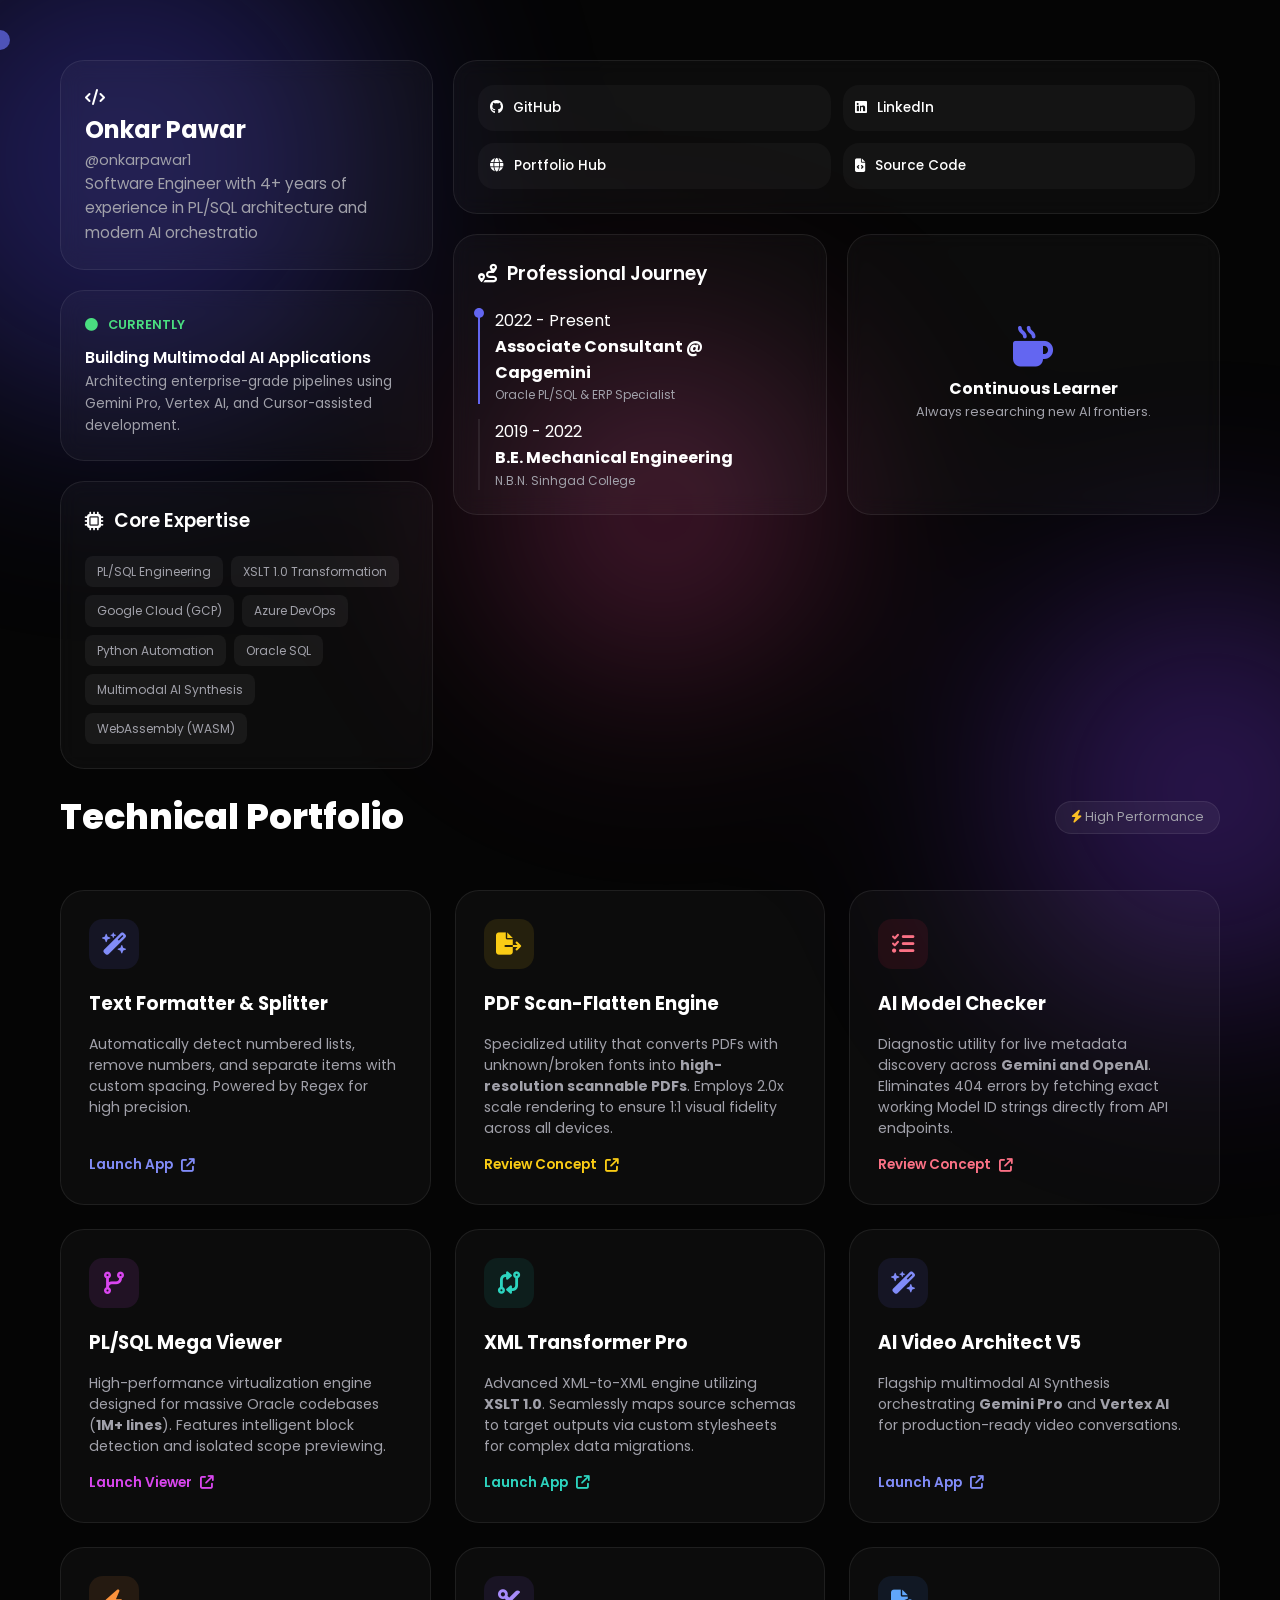
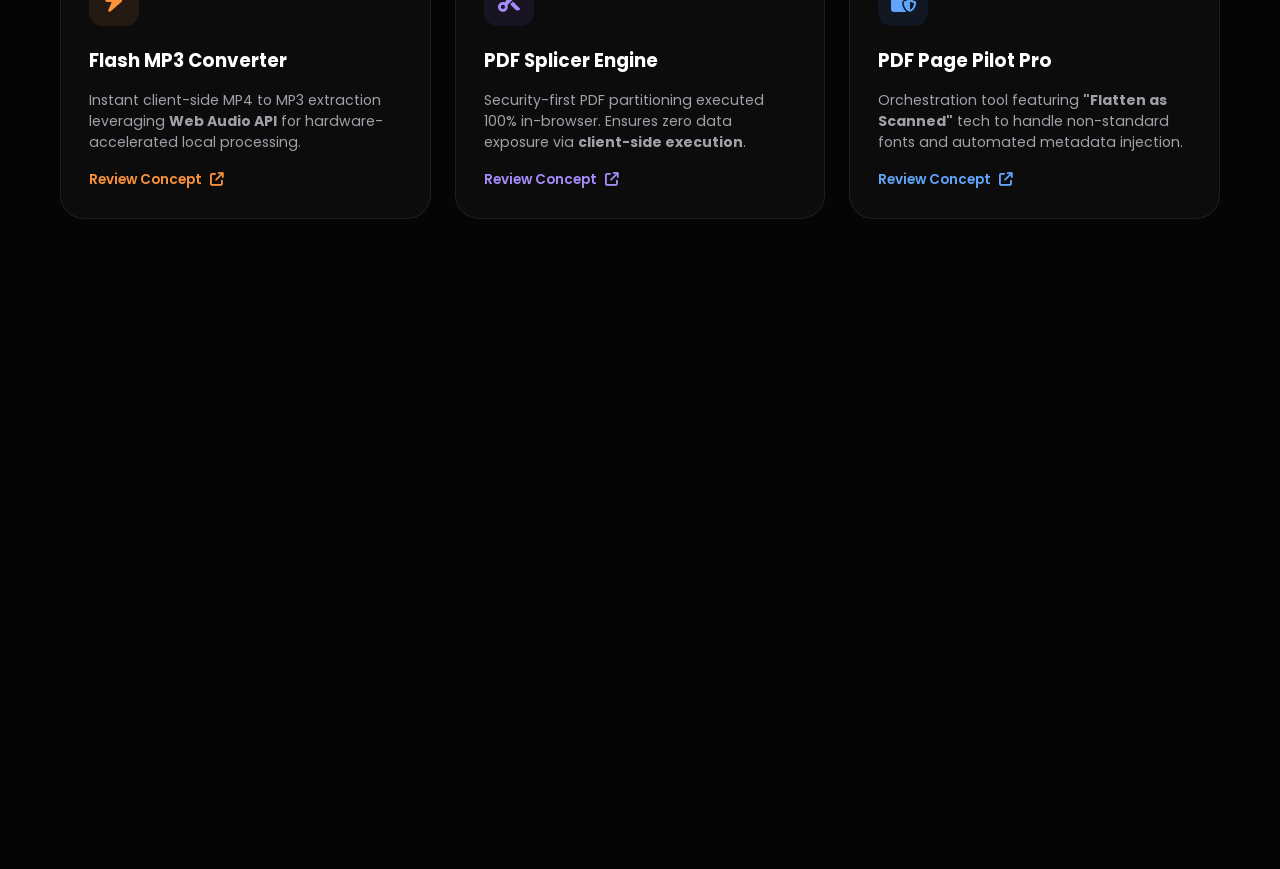
==== commit b436cfde: "Refactor CSS styles and add Project 13 description Updated CSS formatting and added a new project de" ====
--- a/index.html
+++ b/index.html
@@ -54,7 +54,8 @@
 
         /* Background Aurora */
         .background-aurora {
-            position: fixed; top: 0; left: 0; width: 100%; height: 100%;
+            position: fixed;
+            top: 0; left: 0; width: 100%; height: 100%;
             z-index: -1;
             filter: blur(100px);
             opacity: 0.35;
@@ -200,7 +201,9 @@
             font-size: 0.85rem;
             font-weight: 600;
             text-decoration: none;
-            display: flex; align-items: center; gap: 8px;
+            display: flex;
+            align-items: center;
+            gap: 8px;
         }
 
         /* Unique Coloring for Project Icons and Links */
@@ -367,7 +370,7 @@
                     <a href="https://onkarpawar1.github.io/text-formatter/" target="_blank" class="project-link l-indigo">Launch App <i class="fa-solid fa-arrow-up-right-from-square"></i></a>
                 </div>
 
-                <!-- Project 13 -->
+                <!-- Project 13 (NEW) -->
                 <div class="project-card">
                     <div class="project-icon p-yellow"><i class="fa-solid fa-file-export"></i></div>
                     <h4 class="project-title">PDF Scan-Flatten Engine</h4>
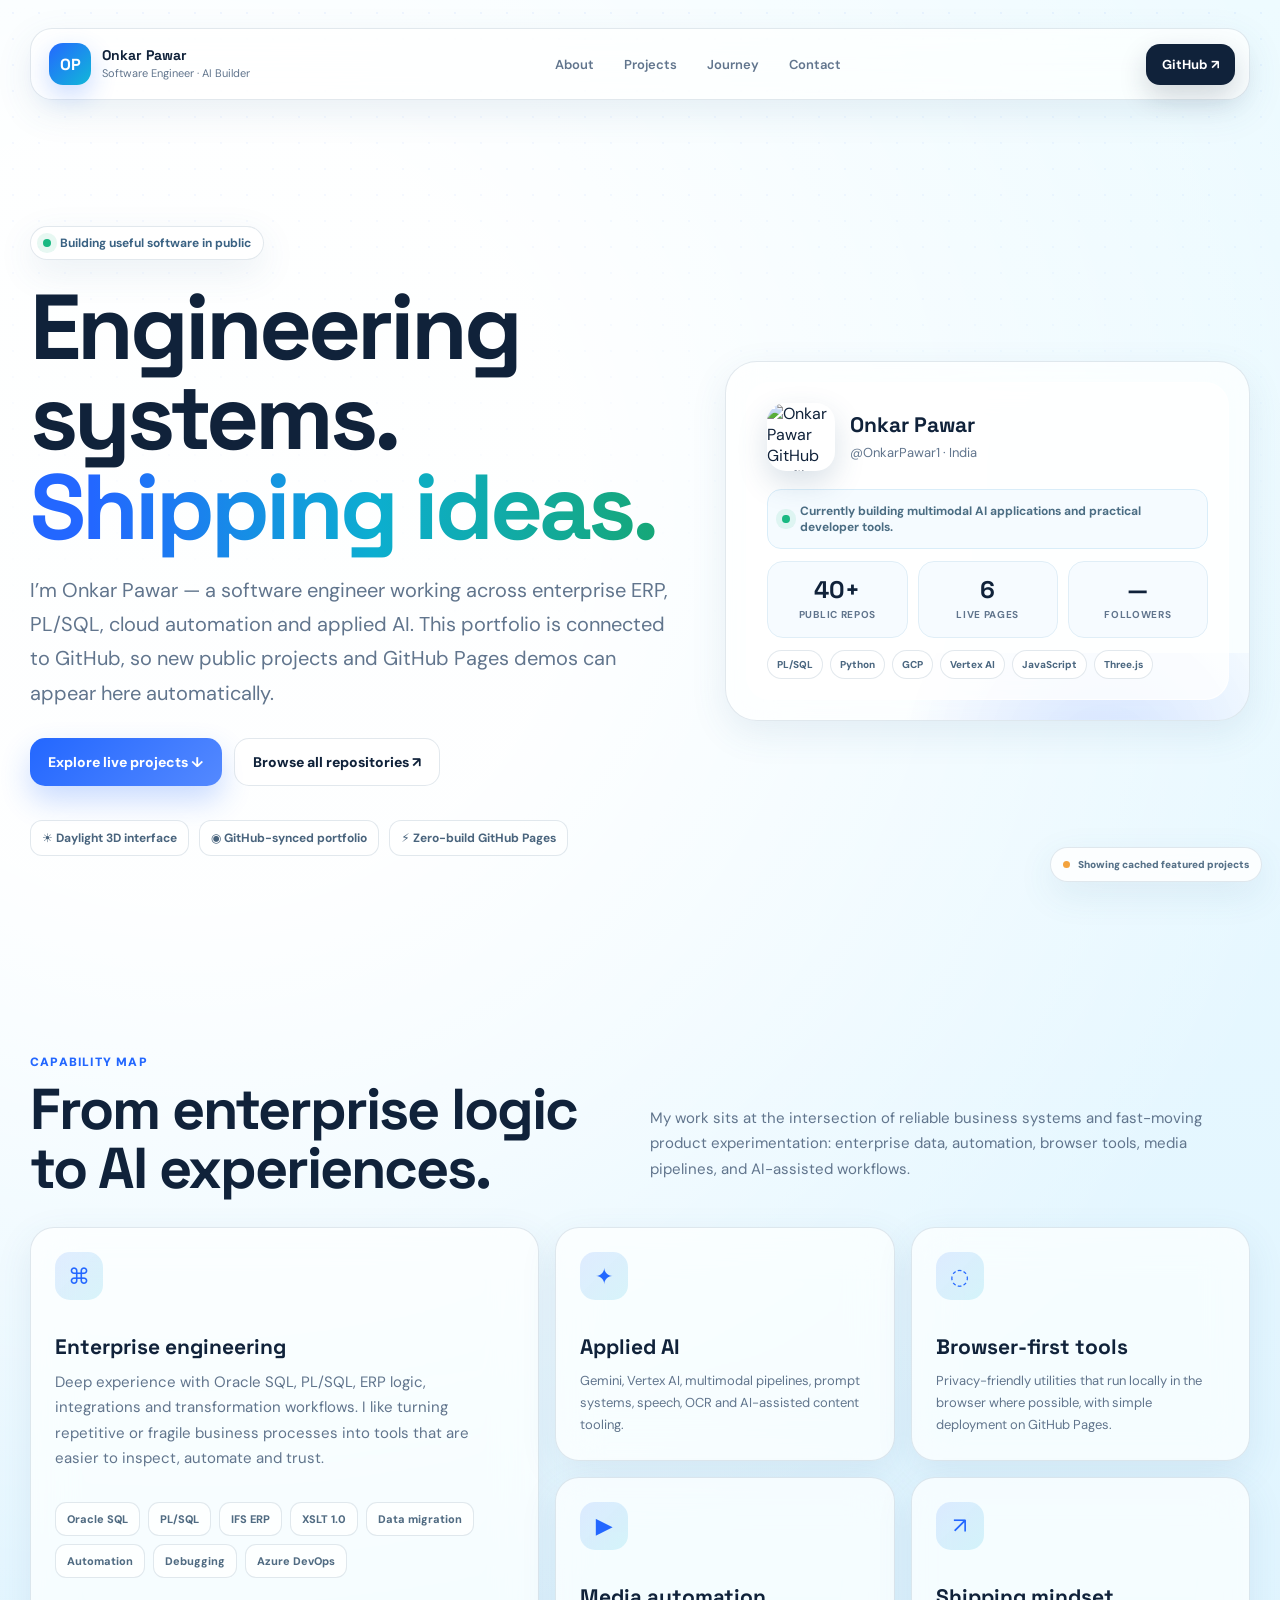
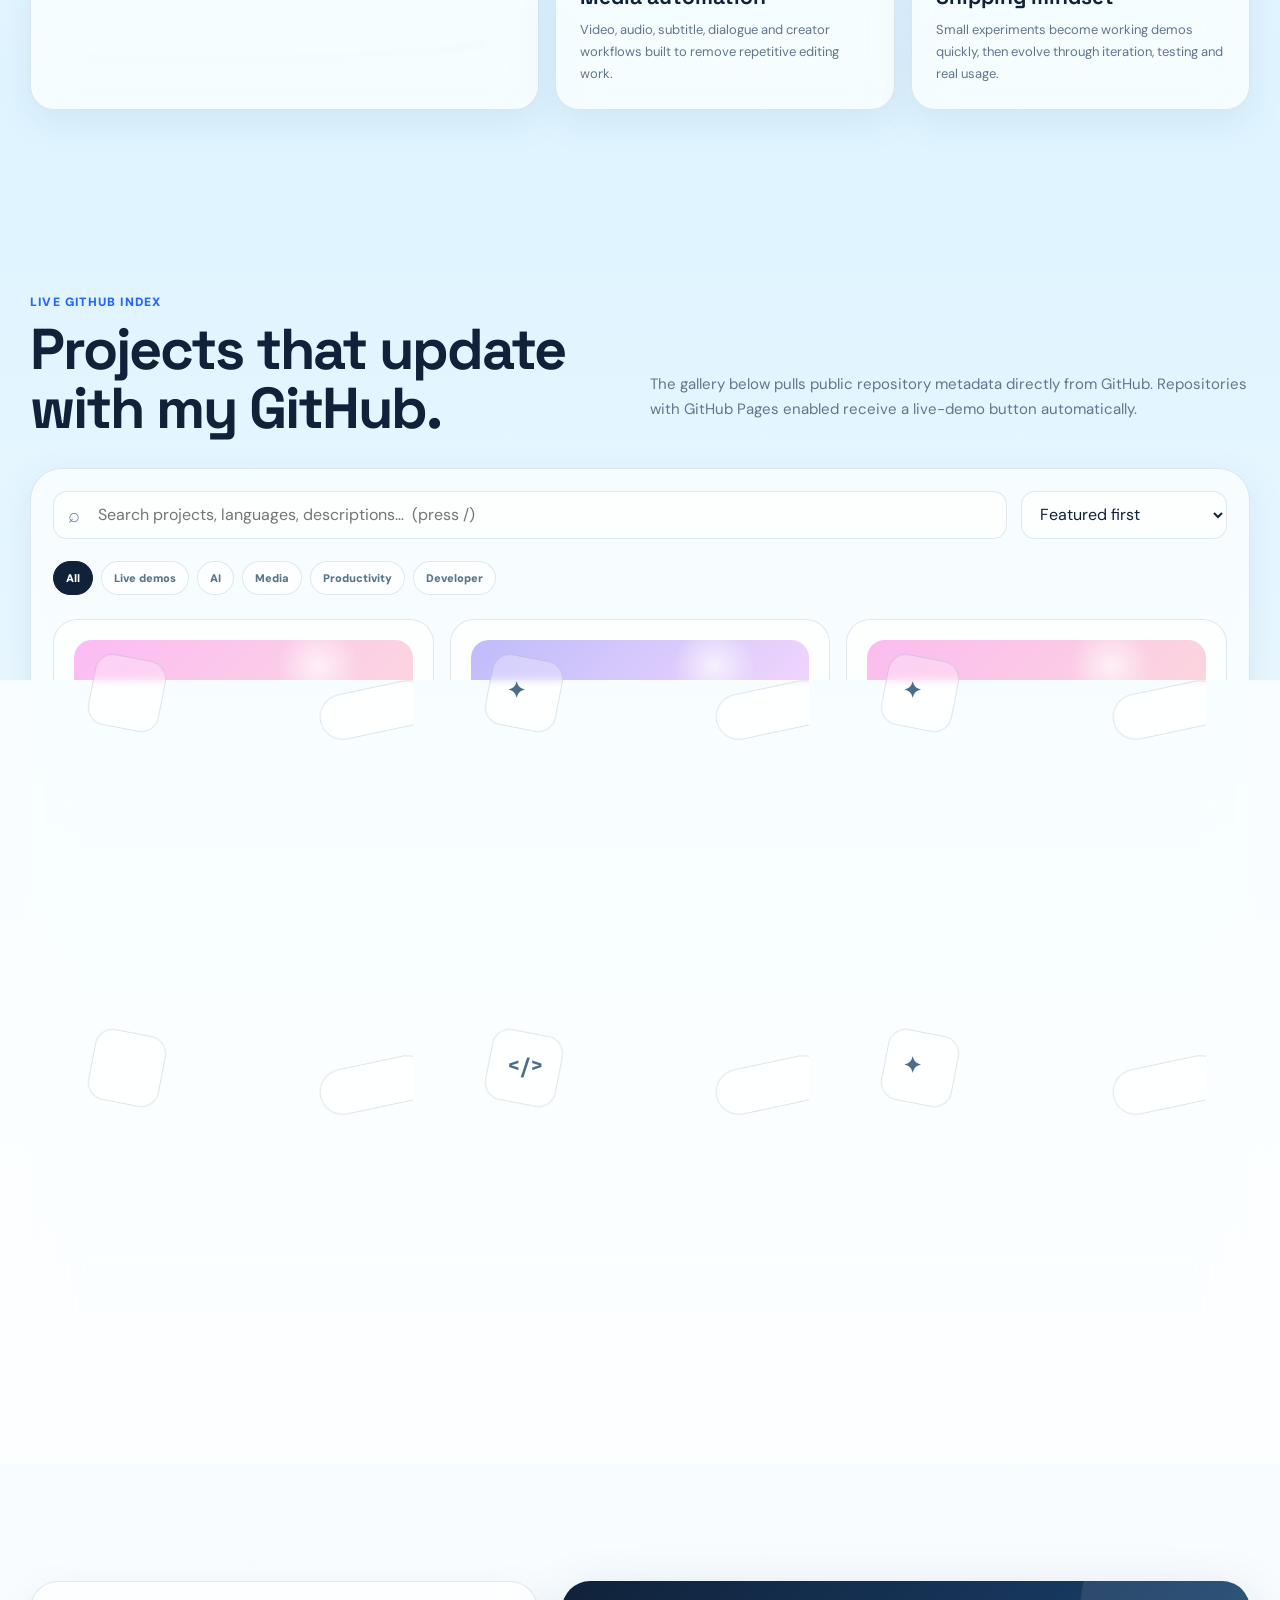
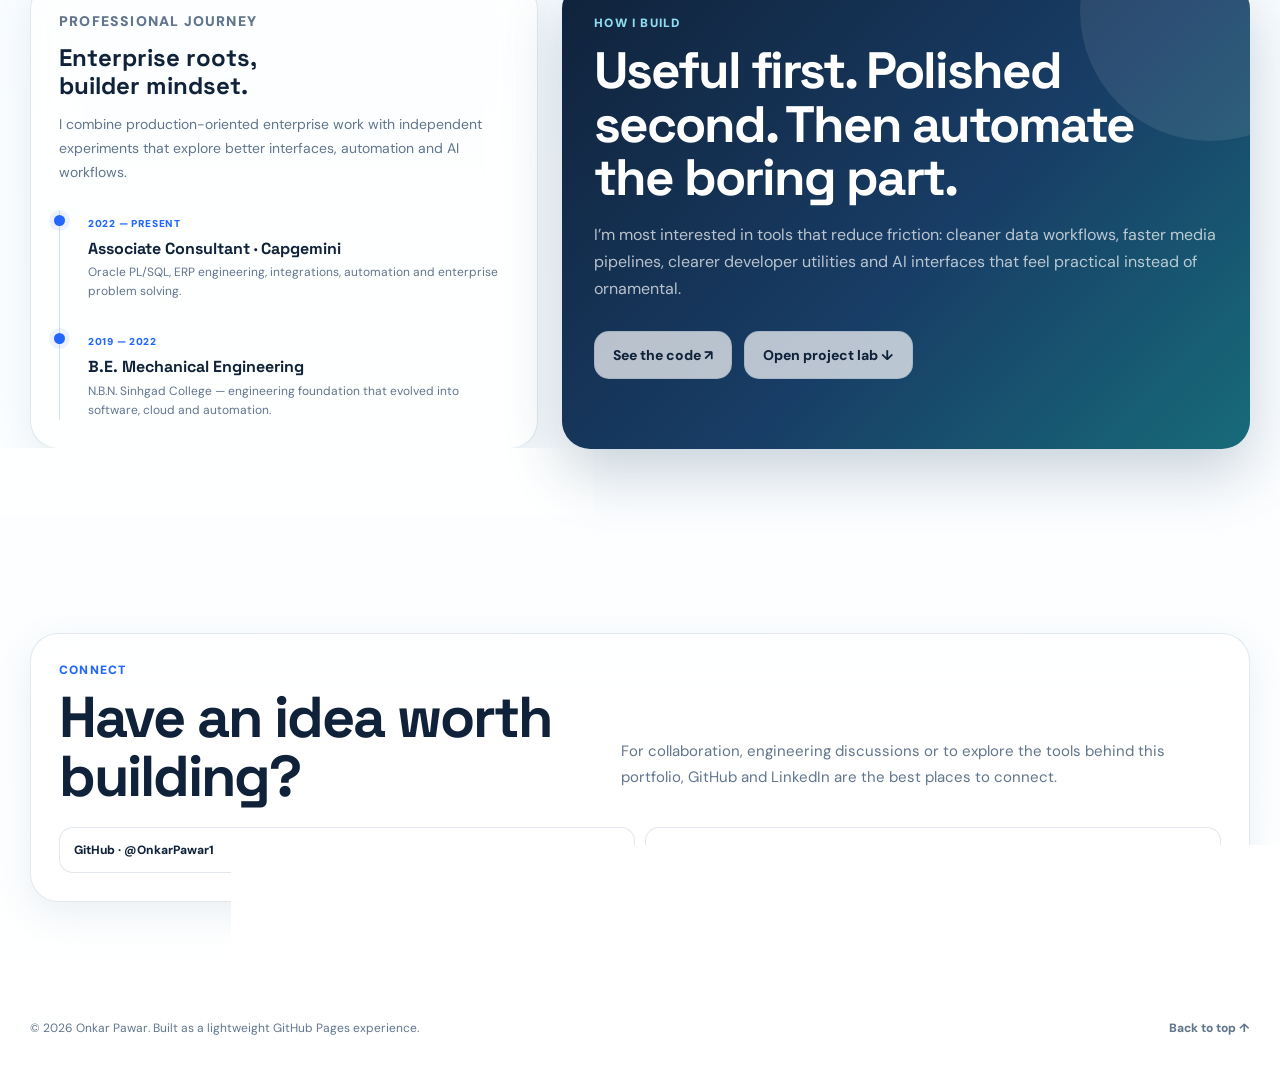
==== commit 37cb28f2: "Redesign portfolio with daylight Three.js and GitHub-synced projects" ====
--- a/index.html
+++ b/index.html
@@ -1,517 +1,1000 @@
 <!DOCTYPE html>
 <html lang="en">
 <head>
-    <meta charset="UTF-8">
-    <meta name="viewport" content="width=device-width, initial-scale=1.0">
-    <title>Onkar Pawar | Software Engineer & AI Architect</title>
-    <meta name="description" content="Portfolio of Onkar Pawar - Software Engineer specializing in PL/SQL, Cloud, and AI.">
-    
-    <link rel="preconnect" href="https://fonts.googleapis.com">
-    <link rel="preconnect" href="https://fonts.gstatic.com" crossorigin>
-    <link href="https://fonts.googleapis.com/css2?family=Poppins:wght@300;400;500;600;700&display=swap" rel="stylesheet">
-    <link rel="stylesheet" href="https://cdnjs.cloudflare.com/ajax/libs/font-awesome/6.5.2/css/all.min.css"/>
-
-    <style>
-        :root {
-            --bg-color: #050505;
-            --card-bg: rgba(255, 255, 255, 0.03);
-            --card-border: rgba(255, 255, 255, 0.08);
-            --accent-color: #6366f1;
-            --text-main: #ffffff;
-            --text-dim: #a1a1aa;
-            --font-main: 'Poppins', sans-serif;
-            --transition: all 0.4s cubic-bezier(0.23, 1, 0.32, 1);
-        }
-
-        * {
-            margin: 0;
-            padding: 0;
-            box-sizing: border-box;
-            cursor: none; 
-        }
-
-        body {
-            background-color: var(--bg-color);
-            color: var(--text-main);
-            font-family: var(--font-main);
-            overflow-x: hidden;
-            line-height: 1.6;
-        }
-
-        /* Custom Cursor */
-        .custom-cursor {
-            width: 20px;
-            height: 20px;
-            background: var(--accent-color);
-            border-radius: 50%;
-            position: fixed;
-            pointer-events: none;
-            z-index: 9999;
-            mix-blend-mode: difference;
-            transition: transform 0.1s ease;
-            transform: translate(-50%, -50%);
-        }
-
-        /* Background Aurora */
-        .background-aurora {
-            position: fixed;
-            top: 0; left: 0; width: 100%; height: 100%;
-            z-index: -1;
-            filter: blur(100px);
-            opacity: 0.35;
-        }
-
-        .aurora-shape {
-            position: absolute;
-            border-radius: 50%;
-            filter: blur(60px);
-            animation: move 20s infinite alternate;
-        }
-
-        .shape1 { width: 500px; height: 500px; background: #4f46e5; top: -10%; left: -10%; }
-        .shape2 { width: 400px; height: 400px; background: #7c3aed; bottom: -10%; right: -10%; animation-delay: -5s; }
-        .shape3 { width: 300px; height: 300px; background: #ec4899; top: 40%; left: 40%; animation-delay: -10s; }
-
-        @keyframes move {
-            from { transform: translate(0, 0) rotate(0deg); }
-            to { transform: translate(100px, 100px) rotate(360deg); }
-        }
-
-        /* Bento Grid Layout */
-        .bento-grid {
-            max-width: 1200px;
-            margin: 40px auto;
-            padding: 20px;
-            display: grid;
-            grid-template-columns: repeat(3, 1fr);
-            gap: 20px;
-        }
-
-        .bento-column {
-            display: flex;
-            flex-direction: column;
-            gap: 20px;
-        }
-
-        .bento-item {
-            background: var(--card-bg);
-            border: 1px solid var(--card-border);
-            border-radius: 24px;
-            padding: 24px;
-            backdrop-filter: blur(10px);
-            transition: var(--transition);
-        }
-
-        .bento-item:hover {
-            border-color: rgba(99, 102, 241, 0.4);
-            background: rgba(255, 255, 255, 0.05);
-            transform: translateY(-5px);
-        }
-
-        .profile-picture {
-            width: 80px;
-            height: 80px;
-            border-radius: 20px;
-            object-fit: cover;
-            border: 2px solid var(--accent-color);
-        }
-
-        .profile-name { font-size: 1.5rem; font-weight: 700; }
-        .profile-handle { color: var(--text-dim); font-size: 0.9rem; }
-        .profile-bio { font-size: 0.95rem; color: var(--text-dim); min-height: 3em; }
-
-        .journey-title { display: flex; align-items: center; gap: 10px; margin-bottom: 20px; font-weight: 600; }
-        .journey-steps { display: flex; flex-direction: column; gap: 15px; }
-        .journey-step { border-left: 2px solid var(--card-border); padding-left: 15px; position: relative; }
-        .journey-step.current { border-left-color: var(--accent-color); }
-        .journey-step.current::before {
-            content: '';
-            position: absolute;
-            left: -6px; top: 0;
-            width: 10px; height: 10px;
-            background: var(--accent-color);
-            border-radius: 50%;
-        }
-
-        .card-social-links { display: grid; grid-template-columns: repeat(2, 1fr); gap: 12px; }
-        .social-link {
-            display: flex;
-            align-items: center;
-            gap: 10px;
-            padding: 12px;
-            background: rgba(255, 255, 255, 0.03);
-            border-radius: 16px;
-            text-decoration: none;
-            color: var(--text-main);
-            font-size: 0.85rem;
-            font-weight: 500;
-            transition: var(--transition);
-        }
-        .social-link:hover { background: var(--accent-color); color: white; }
-
-        .skills-list { display: flex; flex-wrap: wrap; gap: 8px; margin-top: 15px; }
-        .skills-list span {
-            font-size: 0.75rem;
-            padding: 6px 12px;
-            background: rgba(255, 255, 255, 0.05);
-            border-radius: 8px;
-            color: var(--text-dim);
-        }
-
-        /* Projects Section */
-        .column-tools { grid-column: span 3; }
-        .tools-header { display: flex; justify-content: space-between; align-items: center; margin-bottom: 25px; }
-        .projects-container {
-            display: grid;
-            grid-template-columns: repeat(auto-fill, minmax(340px, 1fr));
-            gap: 24px;
-        }
-
-        .project-card {
-            background: var(--card-bg);
-            border: 1px solid var(--card-border);
-            border-radius: 24px;
-            padding: 28px;
-            display: flex;
-            flex-direction: column;
-            gap: 15px;
-            transition: var(--transition);
-        }
-
-        .project-card:hover {
-            transform: scale(1.02);
-            background: rgba(255, 255, 255, 0.05);
-        }
-
-        .project-icon {
-            width: 50px;
-            height: 50px;
-            border-radius: 14px;
-            display: flex;
-            align-items: center;
-            justify-content: center;
-            font-size: 1.4rem;
-            margin-bottom: 5px;
-        }
-
-        .project-title { font-weight: 700; font-size: 1.15rem; }
-        .project-desc { font-size: 0.88rem; color: var(--text-dim); line-height: 1.5; }
-        .project-link {
-            margin-top: auto;
-            font-size: 0.85rem;
-            font-weight: 600;
-            text-decoration: none;
-            display: flex;
-            align-items: center;
-            gap: 8px;
-        }
-
-        /* Unique Coloring for Project Icons and Links */
-        .p-indigo { background: rgba(99, 102, 241, 0.1); color: #818cf8; }
-        .l-indigo { color: #818cf8; }
-        
-        .p-orange { background: rgba(251, 146, 60, 0.1); color: #fb923c; }
-        .l-orange { color: #fb923c; }
-
-        .p-violet { background: rgba(139, 92, 246, 0.1); color: #a78bfa; }
-        .l-violet { color: #a78bfa; }
-
-        .p-blue { background: rgba(59, 130, 246, 0.1); color: #60a5fa; }
-        .l-blue { color: #60a5fa; }
-
-        .p-cyan { background: rgba(6, 182, 212, 0.1); color: #22d3ee; }
-        .l-cyan { color: #22d3ee; }
-
-        .p-emerald { background: rgba(16, 185, 129, 0.1); color: #34d399; }
-        .l-emerald { color: #34d399; }
-
-        .p-rose { background: rgba(244, 63, 94, 0.1); color: #fb7185; }
-        .l-rose { color: #fb7185; }
-
-        .p-amber { background: rgba(245, 158, 11, 0.1); color: #fbbf24; }
-        .l-amber { color: #fbbf24; }
-
-        .p-sky { background: rgba(14, 165, 233, 0.1); color: #38bdf8; }
-        .l-sky { color: #38bdf8; }
-
-        .p-teal { background: rgba(20, 184, 166, 0.1); color: #2dd4bf; }
-        .l-teal { color: #2dd4bf; }
-
-        .p-fuchsia { background: rgba(217, 70, 239, 0.1); color: #d946ef; }
-        .l-fuchsia { color: #d946ef; }
-
-        .p-ruby { background: rgba(225, 29, 72, 0.1); color: #fb7185; }
-        .l-ruby { color: #fb7185; }
-
-        .p-yellow { background: rgba(250, 204, 21, 0.1); color: #facc15; }
-        .l-yellow { color: #facc15; }
-
-        /* Responsive */
-        @media (max-width: 992px) {
-            .bento-grid { grid-template-columns: repeat(2, 1fr); }
-            .column-tools { grid-column: span 2; }
-        }
-        @media (max-width: 768px) {
-            .bento-grid { grid-template-columns: 1fr; }
-            .column-tools { grid-column: span 1; }
-            .custom-cursor { display: none; }
-            * { cursor: auto; }
-        }
-    </style>
+  <meta charset="UTF-8" />
+  <meta name="viewport" content="width=device-width, initial-scale=1.0" />
+  <meta name="theme-color" content="#eaf8ff" />
+  <meta name="description" content="Onkar Pawar — Software Engineer, ERP specialist and AI builder. Explore live GitHub Pages projects, AI tools, automation experiments and developer utilities." />
+  <meta property="og:title" content="Onkar Pawar | Software Engineer & AI Builder" />
+  <meta property="og:description" content="A living portfolio powered by GitHub data, interactive Three.js visuals and live project demos." />
+  <meta property="og:type" content="website" />
+  <meta property="og:url" content="https://onkarpawar1.github.io/" />
+  <meta property="og:image" content="https://avatars.githubusercontent.com/u/24872360?v=4" />
+  <title>Onkar Pawar | Software Engineer & AI Builder</title>
+
+  <link rel="preconnect" href="https://fonts.googleapis.com" />
+  <link rel="preconnect" href="https://fonts.gstatic.com" crossorigin />
+  <link href="https://fonts.googleapis.com/css2?family=DM+Sans:wght@400;500;600;700&family=Space+Grotesk:wght@500;600;700&display=swap" rel="stylesheet" />
+
+  <style>
+    :root {
+      --sky-0: #eefbff;
+      --sky-1: #dff4ff;
+      --sky-2: #fff9e9;
+      --ink: #10223a;
+      --muted: #61758d;
+      --muted-2: #8ca0b4;
+      --blue: #2367ff;
+      --blue-2: #5a8cff;
+      --cyan: #11b8d8;
+      --green: #16a778;
+      --orange: #ff9f43;
+      --violet: #7b61ff;
+      --surface: rgba(255, 255, 255, 0.72);
+      --surface-strong: rgba(255, 255, 255, 0.92);
+      --surface-soft: rgba(255, 255, 255, 0.52);
+      --border: rgba(51, 91, 130, 0.14);
+      --shadow: 0 24px 70px rgba(55, 104, 145, 0.14);
+      --shadow-soft: 0 12px 36px rgba(55, 104, 145, 0.1);
+      --radius-xl: 32px;
+      --radius-lg: 24px;
+      --radius-md: 18px;
+      --max: 1220px;
+      --nav-h: 72px;
+    }
+
+    * { box-sizing: border-box; }
+    html { scroll-behavior: smooth; }
+    body {
+      margin: 0;
+      color: var(--ink);
+      font-family: "DM Sans", system-ui, -apple-system, BlinkMacSystemFont, "Segoe UI", sans-serif;
+      background:
+        radial-gradient(circle at 15% 12%, rgba(255,255,255,.94) 0 10%, transparent 30%),
+        linear-gradient(180deg, var(--sky-0) 0%, var(--sky-1) 42%, #f8fcff 72%, #ffffff 100%);
+      overflow-x: hidden;
+      min-height: 100vh;
+    }
+
+    body::before {
+      content: "";
+      position: fixed;
+      inset: 0;
+      pointer-events: none;
+      background-image: radial-gradient(rgba(35, 103, 255, 0.055) 1px, transparent 1px);
+      background-size: 26px 26px;
+      mask-image: linear-gradient(to bottom, black, transparent 72%);
+      z-index: -2;
+    }
+
+    a { color: inherit; }
+    button, input, select { font: inherit; }
+    button { cursor: pointer; }
+    img { max-width: 100%; }
+
+    #three-canvas {
+      position: fixed;
+      inset: 0;
+      width: 100%;
+      height: 100%;
+      pointer-events: none;
+      z-index: -1;
+      opacity: .92;
+    }
+
+    .container { width: min(var(--max), calc(100% - 40px)); margin: 0 auto; }
+
+    .glass {
+      background: var(--surface);
+      border: 1px solid var(--border);
+      box-shadow: var(--shadow-soft);
+      backdrop-filter: blur(22px) saturate(145%);
+      -webkit-backdrop-filter: blur(22px) saturate(145%);
+    }
+
+    .nav-shell {
+      position: sticky;
+      top: 14px;
+      z-index: 50;
+      padding-top: 14px;
+    }
+
+    .nav {
+      min-height: var(--nav-h);
+      border-radius: 22px;
+      display: flex;
+      align-items: center;
+      justify-content: space-between;
+      gap: 18px;
+      padding: 10px 14px 10px 18px;
+    }
+
+    .brand {
+      display: inline-flex;
+      align-items: center;
+      gap: 11px;
+      text-decoration: none;
+      min-width: max-content;
+    }
+
+    .brand-mark {
+      width: 42px;
+      height: 42px;
+      border-radius: 14px;
+      display: grid;
+      place-items: center;
+      color: white;
+      font-family: "Space Grotesk", sans-serif;
+      font-weight: 700;
+      background: linear-gradient(135deg, #2468ff, #11b8d8);
+      box-shadow: 0 10px 26px rgba(35, 103, 255, .24);
+    }
+
+    .brand-copy strong { display: block; font: 700 14px/1.1 "Space Grotesk", sans-serif; }
+    .brand-copy span { display: block; margin-top: 3px; color: var(--muted); font-size: 11px; }
+
+    .nav-links {
+      display: flex;
+      align-items: center;
+      gap: 6px;
+    }
+
+    .nav-links a {
+      text-decoration: none;
+      color: var(--muted);
+      font-weight: 600;
+      font-size: 13px;
+      padding: 10px 12px;
+      border-radius: 12px;
+      transition: .25s ease;
+    }
+
+    .nav-links a:hover { color: var(--ink); background: rgba(255,255,255,.66); }
+
+    .nav-cta {
+      text-decoration: none;
+      display: inline-flex;
+      align-items: center;
+      gap: 8px;
+      color: white;
+      background: var(--ink);
+      padding: 12px 16px;
+      border-radius: 14px;
+      font-weight: 700;
+      font-size: 13px;
+      box-shadow: 0 12px 28px rgba(16, 34, 58, .18);
+    }
+
+    .hero {
+      min-height: calc(100vh - 24px);
+      display: grid;
+      align-items: center;
+      padding: 88px 0 54px;
+      position: relative;
+    }
+
+    .hero-grid {
+      display: grid;
+      grid-template-columns: minmax(0, 1.1fr) minmax(360px, .9fr);
+      gap: 54px;
+      align-items: center;
+    }
+
+    .eyebrow {
+      display: inline-flex;
+      align-items: center;
+      gap: 9px;
+      background: rgba(255,255,255,.64);
+      border: 1px solid var(--border);
+      border-radius: 999px;
+      padding: 8px 12px;
+      color: #3a6283;
+      font-size: 12px;
+      font-weight: 700;
+      box-shadow: var(--shadow-soft);
+    }
+
+    .eyebrow-dot {
+      width: 8px;
+      height: 8px;
+      border-radius: 50%;
+      background: #19b982;
+      box-shadow: 0 0 0 6px rgba(25,185,130,.1);
+    }
+
+    .hero h1 {
+      margin: 22px 0 20px;
+      max-width: 820px;
+      font: 700 clamp(48px, 7.2vw, 94px)/.98 "Space Grotesk", sans-serif;
+      letter-spacing: -4px;
+    }
+
+    .hero h1 .accent {
+      background: linear-gradient(90deg, #2367ff 10%, #0caed0 55%, #16a778 100%);
+      -webkit-background-clip: text;
+      background-clip: text;
+      color: transparent;
+    }
+
+    .hero-copy {
+      max-width: 710px;
+      margin: 0;
+      color: var(--muted);
+      font-size: clamp(16px, 1.6vw, 20px);
+      line-height: 1.72;
+    }
+
+    .hero-actions { display: flex; flex-wrap: wrap; gap: 12px; margin-top: 28px; }
+
+    .btn {
+      border: 0;
+      text-decoration: none;
+      display: inline-flex;
+      align-items: center;
+      justify-content: center;
+      gap: 9px;
+      min-height: 48px;
+      padding: 0 18px;
+      border-radius: 15px;
+      font-weight: 800;
+      font-size: 14px;
+      transition: transform .25s ease, box-shadow .25s ease, background .25s ease;
+    }
+
+    .btn:hover { transform: translateY(-2px); }
+    .btn-primary { color: #fff; background: linear-gradient(135deg, #2367ff, #5489ff); box-shadow: 0 14px 30px rgba(35,103,255,.24); }
+    .btn-secondary { color: var(--ink); background: rgba(255,255,255,.7); border: 1px solid var(--border); }
+    .btn-small { min-height: 40px; padding: 0 14px; font-size: 12px; border-radius: 12px; }
+
+    .hero-meta {
+      margin-top: 34px;
+      display: flex;
+      flex-wrap: wrap;
+      gap: 10px;
+    }
+
+    .meta-chip {
+      display: inline-flex;
+      align-items: center;
+      gap: 8px;
+      color: #49647d;
+      background: rgba(255,255,255,.56);
+      border: 1px solid var(--border);
+      padding: 9px 11px;
+      border-radius: 12px;
+      font-size: 12px;
+      font-weight: 700;
+    }
+
+    .hero-panel {
+      border-radius: var(--radius-xl);
+      padding: 20px;
+      position: relative;
+      overflow: hidden;
+      transform: perspective(1000px) rotateY(-2deg) rotateX(1deg);
+    }
+
+    .hero-panel::after {
+      content: "";
+      position: absolute;
+      inset: auto -30% -40% 15%;
+      height: 210px;
+      background: radial-gradient(circle, rgba(35,103,255,.18), transparent 65%);
+      pointer-events: none;
+    }
+
+    .profile-card {
+      background: rgba(255,255,255,.78);
+      border: 1px solid rgba(255,255,255,.9);
+      border-radius: 24px;
+      padding: 20px;
+      position: relative;
+      z-index: 1;
+    }
+
+    .profile-top { display: flex; gap: 15px; align-items: center; }
+    .avatar { width: 68px; height: 68px; object-fit: cover; border-radius: 19px; box-shadow: 0 12px 30px rgba(47,91,129,.18); }
+    .profile-top h2 { margin: 0; font: 700 21px/1.15 "Space Grotesk", sans-serif; }
+    .profile-top p { margin: 6px 0 0; color: var(--muted); font-size: 13px; }
+
+    .status-line {
+      margin-top: 18px;
+      padding: 13px 14px;
+      display: flex;
+      align-items: center;
+      gap: 10px;
+      background: #f5fbff;
+      border: 1px solid #d9edf9;
+      border-radius: 14px;
+      font-size: 12px;
+      color: #4b6d83;
+      font-weight: 700;
+    }
+
+    .stats-grid {
+      display: grid;
+      grid-template-columns: repeat(3, 1fr);
+      gap: 10px;
+      margin-top: 12px;
+    }
+
+    .stat {
+      padding: 16px 10px;
+      text-align: center;
+      border-radius: 16px;
+      background: rgba(245, 251, 255, .88);
+      border: 1px solid #e0eef7;
+    }
+
+    .stat strong { display: block; font: 700 24px/1 "Space Grotesk", sans-serif; }
+    .stat span { display: block; margin-top: 6px; color: var(--muted); font-size: 10px; font-weight: 700; text-transform: uppercase; letter-spacing: .7px; }
+
+    .mini-stack { margin-top: 12px; display: flex; flex-wrap: wrap; gap: 7px; }
+    .mini-stack span { background: #fff; border: 1px solid var(--border); color: #4b6780; border-radius: 999px; padding: 7px 9px; font-size: 10px; font-weight: 800; }
+
+    section { padding: 92px 0; position: relative; }
+    .section-head { display: flex; align-items: end; justify-content: space-between; gap: 30px; margin-bottom: 30px; }
+    .kicker { margin: 0 0 10px; color: var(--blue); font-size: 12px; font-weight: 900; letter-spacing: 1.2px; text-transform: uppercase; }
+    .section-title { margin: 0; font: 700 clamp(34px, 4.5vw, 58px)/1.02 "Space Grotesk", sans-serif; letter-spacing: -2px; }
+    .section-copy { max-width: 600px; color: var(--muted); line-height: 1.7; font-size: 15px; }
+
+    .capability-grid {
+      display: grid;
+      grid-template-columns: 1.2fr .8fr .8fr;
+      gap: 16px;
+    }
+
+    .capability {
+      border-radius: 24px;
+      padding: 24px;
+      min-height: 220px;
+      position: relative;
+      overflow: hidden;
+    }
+
+    .capability.large { grid-row: span 2; min-height: 456px; }
+    .capability .icon {
+      width: 48px; height: 48px; border-radius: 15px; display: grid; place-items: center;
+      background: linear-gradient(135deg, rgba(35,103,255,.12), rgba(17,184,216,.15));
+      color: var(--blue); font-size: 22px; margin-bottom: 34px;
+    }
+    .capability h3 { margin: 0 0 10px; font: 700 21px/1.2 "Space Grotesk", sans-serif; }
+    .capability p { margin: 0; color: var(--muted); font-size: 13px; line-height: 1.7; }
+    .capability.large p { font-size: 15px; }
+    .skill-cloud { margin-top: 30px; display: flex; flex-wrap: wrap; gap: 8px; }
+    .skill-cloud span { padding: 9px 11px; border-radius: 11px; background: rgba(255,255,255,.72); border: 1px solid var(--border); color: #506b82; font-size: 11px; font-weight: 800; }
+
+    .portfolio-shell { border-radius: 32px; padding: 22px; }
+    .portfolio-toolbar {
+      display: grid;
+      grid-template-columns: 1fr auto;
+      gap: 14px;
+      align-items: center;
+      margin-bottom: 22px;
+    }
+
+    .search-wrap { position: relative; }
+    .search-wrap::before { content: "⌕"; position: absolute; left: 15px; top: 50%; transform: translateY(-50%); color: #68829a; font-size: 20px; }
+    .search-input, .sort-select {
+      width: 100%;
+      min-height: 48px;
+      border: 1px solid var(--border);
+      border-radius: 14px;
+      background: rgba(255,255,255,.78);
+      color: var(--ink);
+      outline: none;
+      transition: border .2s ease, box-shadow .2s ease;
+    }
+    .search-input { padding: 0 15px 0 44px; }
+    .sort-select { padding: 0 38px 0 14px; min-width: 170px; }
+    .search-input:focus, .sort-select:focus { border-color: rgba(35,103,255,.44); box-shadow: 0 0 0 4px rgba(35,103,255,.08); }
+
+    .filter-row { display: flex; flex-wrap: wrap; gap: 8px; margin-bottom: 24px; }
+    .filter-btn {
+      border: 1px solid var(--border);
+      background: rgba(255,255,255,.6);
+      color: #5a748b;
+      border-radius: 999px;
+      padding: 9px 12px;
+      font-size: 11px;
+      font-weight: 900;
+      transition: .2s ease;
+    }
+    .filter-btn:hover, .filter-btn.active { background: var(--ink); color: #fff; border-color: var(--ink); }
+
+    .projects-grid {
+      display: grid;
+      grid-template-columns: repeat(3, minmax(0, 1fr));
+      gap: 16px;
+    }
+
+    .project-card {
+      position: relative;
+      min-height: 330px;
+      display: flex;
+      flex-direction: column;
+      padding: 20px;
+      border-radius: 24px;
+      background: rgba(255,255,255,.74);
+      border: 1px solid var(--border);
+      overflow: hidden;
+      transition: transform .28s ease, box-shadow .28s ease, border-color .28s ease;
+    }
+    .project-card:hover { transform: translateY(-5px); box-shadow: 0 18px 44px rgba(58,100,136,.13); border-color: rgba(35,103,255,.24); }
+
+    .project-visual {
+      height: 105px;
+      border-radius: 18px;
+      background:
+        radial-gradient(circle at 72% 25%, rgba(255,255,255,.7), transparent 16%),
+        linear-gradient(135deg, hsl(var(--hue) 88% 86%), hsl(calc(var(--hue) + 48) 85% 92%));
+      margin-bottom: 17px;
+      position: relative;
+      overflow: hidden;
+    }
+    .project-visual::before,
+    .project-visual::after {
+      content: "";
+      position: absolute;
+      border: 1px solid rgba(38,79,112,.15);
+      background: rgba(255,255,255,.28);
+      backdrop-filter: blur(4px);
+    }
+    .project-visual::before { width: 70px; height: 70px; border-radius: 18px; left: 17px; top: 17px; transform: rotate(11deg); }
+    .project-visual::after { width: 110px; height: 44px; border-radius: 999px; right: -18px; bottom: 12px; transform: rotate(-12deg); }
+    .project-glyph { position: absolute; left: 36px; top: 39px; z-index: 2; font: 700 22px/1 "Space Grotesk", sans-serif; color: rgba(31,73,107,.8); }
+
+    .project-topline { display: flex; align-items: center; justify-content: space-between; gap: 10px; }
+    .project-badge { display: inline-flex; align-items: center; gap: 6px; color: #587187; font-size: 10px; font-weight: 900; text-transform: uppercase; letter-spacing: .6px; }
+    .live-dot { width: 7px; height: 7px; border-radius: 50%; background: #16b27b; box-shadow: 0 0 0 5px rgba(22,178,123,.09); }
+    .project-updated { color: var(--muted-2); font-size: 10px; font-weight: 700; white-space: nowrap; }
+    .project-card h3 { margin: 13px 0 8px; font: 700 19px/1.2 "Space Grotesk", sans-serif; letter-spacing: -.4px; }
+    .project-card p { margin: 0; color: var(--muted); font-size: 12.5px; line-height: 1.6; display: -webkit-box; -webkit-line-clamp: 3; -webkit-box-orient: vertical; overflow: hidden; }
+    .project-meta { margin-top: 15px; display: flex; flex-wrap: wrap; gap: 7px; }
+    .project-meta span { background: #f5faff; border: 1px solid #dfedf6; padding: 6px 8px; border-radius: 9px; color: #617a91; font-size: 9.5px; font-weight: 800; }
+    .project-actions { margin-top: auto; padding-top: 17px; display: flex; gap: 8px; }
+    .project-actions .btn { flex: 1; }
+
+    .projects-empty { display: none; text-align: center; padding: 50px 20px; color: var(--muted); }
+    .load-more { display: flex; justify-content: center; margin-top: 22px; }
+
+    .journey-grid { display: grid; grid-template-columns: .85fr 1.15fr; gap: 24px; }
+    .journey-card, .contact-card { border-radius: 28px; padding: 28px; }
+    .journey-card h3, .contact-card h3 { margin: 0 0 8px; font: 700 24px/1.15 "Space Grotesk", sans-serif; }
+    .journey-card > p, .contact-card > p { color: var(--muted); line-height: 1.7; font-size: 14px; }
+
+    .timeline { margin-top: 26px; display: grid; gap: 0; }
+    .timeline-item { position: relative; padding: 0 0 28px 28px; border-left: 1px solid #cee3ef; }
+    .timeline-item:last-child { padding-bottom: 0; }
+    .timeline-item::before { content: ""; position: absolute; left: -6px; top: 4px; width: 11px; height: 11px; border-radius: 50%; background: var(--blue); box-shadow: 0 0 0 5px rgba(35,103,255,.08); }
+    .timeline-item time { color: var(--blue); font-size: 10px; font-weight: 900; text-transform: uppercase; letter-spacing: .7px; }
+    .timeline-item h4 { margin: 7px 0 5px; font: 700 16px/1.2 "Space Grotesk", sans-serif; }
+    .timeline-item p { margin: 0; color: var(--muted); font-size: 12px; line-height: 1.6; }
+
+    .manifesto {
+      border-radius: 28px;
+      padding: 32px;
+      background: linear-gradient(135deg, #10223a, #183d66 55%, #176b79);
+      color: white;
+      box-shadow: 0 24px 58px rgba(22,57,91,.22);
+      position: relative;
+      overflow: hidden;
+    }
+    .manifesto::after { content: ""; position: absolute; width: 260px; height: 260px; border-radius: 50%; right: -90px; top: -100px; background: rgba(255,255,255,.09); }
+    .manifesto .kicker { color: #8fdcf0; }
+    .manifesto h3 { max-width: 620px; margin: 0; font: 700 clamp(30px, 4vw, 52px)/1.05 "Space Grotesk", sans-serif; letter-spacing: -2px; }
+    .manifesto p { max-width: 720px; color: rgba(255,255,255,.7); line-height: 1.7; }
+
+    .contact-links { margin-top: 22px; display: grid; grid-template-columns: repeat(2, minmax(0,1fr)); gap: 10px; }
+    .contact-link { text-decoration: none; padding: 14px; border-radius: 14px; background: rgba(255,255,255,.7); border: 1px solid var(--border); font-size: 12px; font-weight: 800; display: flex; align-items: center; justify-content: space-between; gap: 12px; }
+    .contact-link span:last-child { color: var(--blue); }
+
+    footer { padding: 26px 0 44px; }
+    .footer-inner { display: flex; align-items: center; justify-content: space-between; gap: 20px; color: var(--muted); font-size: 12px; }
+    .footer-inner a { text-decoration: none; font-weight: 800; }
+
+    .sync-pill {
+      position: fixed;
+      right: 18px;
+      bottom: 18px;
+      z-index: 30;
+      display: inline-flex;
+      align-items: center;
+      gap: 8px;
+      padding: 10px 12px;
+      border-radius: 999px;
+      background: rgba(255,255,255,.82);
+      border: 1px solid var(--border);
+      box-shadow: var(--shadow-soft);
+      backdrop-filter: blur(16px);
+      color: #567188;
+      font-size: 10px;
+      font-weight: 900;
+      transition: opacity .3s ease;
+    }
+    .sync-pill.ok .sync-light { background: #15b47a; }
+    .sync-pill.warn .sync-light { background: #f3a33e; }
+    .sync-light { width: 7px; height: 7px; border-radius: 50%; background: #7b92a7; }
+
+    .reveal { opacity: 0; transform: translateY(18px); transition: opacity .65s ease, transform .65s ease; }
+    .reveal.visible { opacity: 1; transform: translateY(0); }
+
+    @media (max-width: 1050px) {
+      .hero-grid { grid-template-columns: 1fr; }
+      .hero-panel { max-width: 620px; transform: none; }
+      .capability-grid { grid-template-columns: 1fr 1fr; }
+      .capability.large { grid-row: auto; grid-column: span 2; min-height: auto; }
+      .projects-grid { grid-template-columns: repeat(2, minmax(0,1fr)); }
+      .journey-grid { grid-template-columns: 1fr; }
+    }
+
+    @media (max-width: 760px) {
+      .container { width: min(100% - 24px, var(--max)); }
+      .nav-shell { top: 8px; padding-top: 8px; }
+      .nav { min-height: 62px; padding: 8px 10px 8px 12px; }
+      .brand-copy, .nav-links { display: none; }
+      .nav-cta { padding: 10px 12px; }
+      .hero { padding-top: 76px; min-height: auto; }
+      .hero h1 { letter-spacing: -2.4px; }
+      .hero-panel { padding: 12px; }
+      .stats-grid { grid-template-columns: 1fr 1fr 1fr; }
+      section { padding: 70px 0; }
+      .section-head { display: block; }
+      .section-copy { margin-top: 16px; }
+      .capability-grid, .projects-grid { grid-template-columns: 1fr; }
+      .capability.large { grid-column: auto; }
+      .portfolio-shell { padding: 14px; }
+      .portfolio-toolbar { grid-template-columns: 1fr; }
+      .sort-select { min-width: 0; }
+      .contact-links { grid-template-columns: 1fr; }
+      .footer-inner { align-items: flex-start; flex-direction: column; }
+      .sync-pill { display: none; }
+    }
+
+    @media (prefers-reduced-motion: reduce) {
+      html { scroll-behavior: auto; }
+      *, *::before, *::after { animation-duration: .01ms !important; animation-iteration-count: 1 !important; transition-duration: .01ms !important; }
+      #three-canvas { display: none; }
+      .reveal { opacity: 1; transform: none; }
+    }
+  </style>
 </head>
 <body>
-
-    <div class="custom-cursor"></div>
-
-    <div class="background-aurora">
-        <div class="aurora-shape shape1"></div>
-        <div class="aurora-shape shape2"></div>
-        <div class="aurora-shape shape3"></div>
-    </div>
-
-    <main class="bento-grid">
-        <!-- LEFT COLUMN -->
-        <div class="bento-column">
-            <div class="bento-item card-profile">
-                <div class="profile-header">
-                    <div class="w-20 h-20 bg-indigo-600 rounded-2xl flex items-center justify-center text-white text-3xl shadow-xl shadow-indigo-900/20">
-                        <i class="fa-solid fa-code"></i>
-                    </div>
-                    <div class="profile-text">
-                        <h1 class="profile-name">Onkar Pawar</h1>
-                        <p class="profile-handle">@onkarpawar1</p>
-                    </div>
-                </div>
-                <p class="profile-bio"><span id="typing-bio"></span></p>
+  <canvas id="three-canvas" aria-hidden="true"></canvas>
+
+  <div class="nav-shell container">
+    <nav class="nav glass" aria-label="Primary navigation">
+      <a class="brand" href="#top" aria-label="Onkar Pawar home">
+        <span class="brand-mark">OP</span>
+        <span class="brand-copy"><strong>Onkar Pawar</strong><span>Software Engineer · AI Builder</span></span>
+      </a>
+      <div class="nav-links">
+        <a href="#about">About</a>
+        <a href="#projects">Projects</a>
+        <a href="#journey">Journey</a>
+        <a href="#contact">Contact</a>
+      </div>
+      <a class="nav-cta" href="https://github.com/OnkarPawar1" target="_blank" rel="noreferrer">GitHub ↗</a>
+    </nav>
+  </div>
+
+  <main id="top">
+    <header class="hero container">
+      <div class="hero-grid">
+        <div>
+          <div class="eyebrow reveal"><span class="eyebrow-dot"></span> Building useful software in public</div>
+          <h1 class="reveal">Engineering systems.<br /><span class="accent">Shipping ideas.</span></h1>
+          <p class="hero-copy reveal">I’m Onkar Pawar — a software engineer working across enterprise ERP, PL/SQL, cloud automation and applied AI. This portfolio is connected to GitHub, so new public projects and GitHub Pages demos can appear here automatically.</p>
+          <div class="hero-actions reveal">
+            <a class="btn btn-primary" href="#projects">Explore live projects ↓</a>
+            <a class="btn btn-secondary" href="https://github.com/OnkarPawar1?tab=repositories" target="_blank" rel="noreferrer">Browse all repositories ↗</a>
+          </div>
+          <div class="hero-meta reveal">
+            <span class="meta-chip">☀ Daylight 3D interface</span>
+            <span class="meta-chip">◉ GitHub-synced portfolio</span>
+            <span class="meta-chip">⚡ Zero-build GitHub Pages</span>
+          </div>
+        </div>
+
+        <aside class="hero-panel glass reveal" aria-label="Profile summary">
+          <div class="profile-card">
+            <div class="profile-top">
+              <img class="avatar" id="avatar" src="https://avatars.githubusercontent.com/u/24872360?v=4" alt="Onkar Pawar GitHub profile" />
+              <div><h2>Onkar Pawar</h2><p id="profile-handle">@OnkarPawar1 · India</p></div>
             </div>
-
-            <div class="bento-item card-now">
-                <div style="display: flex; align-items: center; gap: 10px; color: #4ade80; font-size: 0.8rem; font-weight: 600; margin-bottom: 10px;">
-                    <i class="fa-solid fa-circle animate-pulse"></i> CURRENTLY
-                </div>
-                <div>
-                    <h4 style="font-weight: 600;">Building Multimodal AI Applications</h4>
-                    <p style="font-size: 0.85rem; color: var(--text-dim);">Architecting enterprise-grade pipelines using Gemini Pro, Vertex AI, and Cursor-assisted development.</p>
-                </div>
+            <div class="status-line"><span class="eyebrow-dot"></span> Currently building multimodal AI applications and practical developer tools.</div>
+            <div class="stats-grid">
+              <div class="stat"><strong id="repo-count">40+</strong><span>Public repos</span></div>
+              <div class="stat"><strong id="page-count">—</strong><span>Live pages</span></div>
+              <div class="stat"><strong id="follower-count">—</strong><span>Followers</span></div>
             </div>
-
-            <div class="bento-item card-skills">
-                <h3 class="journey-title"><i class="fa-solid fa-microchip"></i> Core Expertise</h3>
-                <div class="skills-list">
-                    <span>PL/SQL Engineering</span>
-                    <span>XSLT 1.0 Transformation</span>
-                    <span>Google Cloud (GCP)</span>
-                    <span>Azure DevOps</span>
-                    <span>Python Automation</span>
-                    <span>Oracle SQL</span>
-                    <span>Multimodal AI Synthesis</span>
-                    <span>WebAssembly (WASM)</span>
-                </div>
+            <div class="mini-stack">
+              <span>PL/SQL</span><span>Python</span><span>GCP</span><span>Vertex AI</span><span>JavaScript</span><span>Three.js</span>
             </div>
+          </div>
+        </aside>
+      </div>
+    </header>
+
+    <section id="about">
+      <div class="container">
+        <div class="section-head reveal">
+          <div><p class="kicker">Capability map</p><h2 class="section-title">From enterprise logic<br />to AI experiences.</h2></div>
+          <p class="section-copy">My work sits at the intersection of reliable business systems and fast-moving product experimentation: enterprise data, automation, browser tools, media pipelines, and AI-assisted workflows.</p>
         </div>
 
-        <!-- RIGHT COLUMN (Merged Layout) -->
-        <div class="bento-column" style="grid-column: span 2;">
-            <div style="display: grid; grid-template-columns: 1fr 1fr; gap: 20px;">
-                <div class="bento-item card-social-links" style="grid-column: span 2;">
-                    <a href="https://github.com/onkarpawar1" target="_blank" class="social-link">
-                        <i class="fab fa-github"></i><span>GitHub</span>
-                    </a>
-                    <a href="https://www.linkedin.com/in/onkar-pawar-0a0769b6" target="_blank" class="social-link">
-                        <i class="fab fa-linkedin"></i><span>LinkedIn</span>
-                    </a>
-                    <a href="https://onkarpawar1.github.io/" target="_blank" class="social-link">
-                        <i class="fa-solid fa-globe"></i><span>Portfolio Hub</span>
-                    </a>
-                    <a href="https://github.com/onkarpawar1" target="_blank" class="social-link">
-                        <i class="fa-solid fa-file-code"></i><span>Source Code</span>
-                    </a>
-                </div>
-
-                <div class="bento-item card-journey">
-                    <h3 class="journey-title"><i class="fa-solid fa-route"></i> Professional Journey</h3>
-                    <div class="journey-steps">
-                        <div class="journey-step current">
-                            <p class="journey-date">2022 - Present</p>
-                            <h4 class="journey-role">Associate Consultant @ Capgemini</h4>
-                            <p style="font-size: 0.75rem; color: var(--text-dim);">Oracle PL/SQL & ERP Specialist</p>
-                        </div>
-                        <div class="journey-step">
-                            <p class="journey-date">2019 - 2022</p>
-                            <h4 class="journey-role">B.E. Mechanical Engineering</h4>
-                            <p style="font-size: 0.75rem; color: var(--text-dim);">N.B.N. Sinhgad College</p>
-                        </div>
-                    </div>
-                </div>
-
-                <div class="bento-item" style="display: flex; flex-direction: column; justify-content: center; text-align: center;">
-                    <i class="fa-solid fa-mug-hot" style="font-size: 2.5rem; margin-bottom: 10px; color: var(--accent-color);"></i>
-                    <h3 style="font-size: 1rem;">Continuous Learner</h3>
-                    <p style="font-size: 0.8rem; color: var(--text-dim);">Always researching new AI frontiers.</p>
-                </div>
+        <div class="capability-grid">
+          <article class="capability large glass reveal">
+            <div class="icon">⌘</div>
+            <h3>Enterprise engineering</h3>
+            <p>Deep experience with Oracle SQL, PL/SQL, ERP logic, integrations and transformation workflows. I like turning repetitive or fragile business processes into tools that are easier to inspect, automate and trust.</p>
+            <div class="skill-cloud"><span>Oracle SQL</span><span>PL/SQL</span><span>IFS ERP</span><span>XSLT 1.0</span><span>Data migration</span><span>Automation</span><span>Debugging</span><span>Azure DevOps</span></div>
+          </article>
+          <article class="capability glass reveal"><div class="icon">✦</div><h3>Applied AI</h3><p>Gemini, Vertex AI, multimodal pipelines, prompt systems, speech, OCR and AI-assisted content tooling.</p></article>
+          <article class="capability glass reveal"><div class="icon">◌</div><h3>Browser-first tools</h3><p>Privacy-friendly utilities that run locally in the browser where possible, with simple deployment on GitHub Pages.</p></article>
+          <article class="capability glass reveal"><div class="icon">▶</div><h3>Media automation</h3><p>Video, audio, subtitle, dialogue and creator workflows built to remove repetitive editing work.</p></article>
+          <article class="capability glass reveal"><div class="icon">↗</div><h3>Shipping mindset</h3><p>Small experiments become working demos quickly, then evolve through iteration, testing and real usage.</p></article>
+        </div>
+      </div>
+    </section>
+
+    <section id="projects">
+      <div class="container">
+        <div class="section-head reveal">
+          <div><p class="kicker">Live GitHub index</p><h2 class="section-title">Projects that update<br />with my GitHub.</h2></div>
+          <p class="section-copy">The gallery below pulls public repository metadata directly from GitHub. Repositories with GitHub Pages enabled receive a live-demo button automatically.</p>
+        </div>
+
+        <div class="portfolio-shell glass reveal">
+          <div class="portfolio-toolbar">
+            <label class="search-wrap"><span class="sr-only" style="position:absolute;left:-9999px">Search projects</span><input id="project-search" class="search-input" type="search" placeholder="Search projects, languages, descriptions…  (press /)" autocomplete="off" /></label>
+            <select id="project-sort" class="sort-select" aria-label="Sort projects"><option value="featured">Featured first</option><option value="updated">Recently updated</option><option value="stars">Most starred</option><option value="name">Name A–Z</option></select>
+          </div>
+          <div class="filter-row" id="filter-row" aria-label="Project filters">
+            <button class="filter-btn active" data-filter="all">All</button>
+            <button class="filter-btn" data-filter="live">Live demos</button>
+            <button class="filter-btn" data-filter="ai">AI</button>
+            <button class="filter-btn" data-filter="media">Media</button>
+            <button class="filter-btn" data-filter="productivity">Productivity</button>
+            <button class="filter-btn" data-filter="developer">Developer</button>
+          </div>
+          <div id="projects-grid" class="projects-grid" aria-live="polite"></div>
+          <div id="projects-empty" class="projects-empty">No projects match this filter yet.</div>
+          <div class="load-more"><button id="load-more" class="btn btn-secondary btn-small" type="button">Show more projects</button></div>
+        </div>
+      </div>
+    </section>
+
+    <section id="journey">
+      <div class="container journey-grid">
+        <article class="journey-card glass reveal">
+          <p class="kicker">Professional journey</p>
+          <h3>Enterprise roots,<br />builder mindset.</h3>
+          <p>I combine production-oriented enterprise work with independent experiments that explore better interfaces, automation and AI workflows.</p>
+          <div class="timeline">
+            <div class="timeline-item"><time>2022 — Present</time><h4>Associate Consultant · Capgemini</h4><p>Oracle PL/SQL, ERP engineering, integrations, automation and enterprise problem solving.</p></div>
+            <div class="timeline-item"><time>2019 — 2022</time><h4>B.E. Mechanical Engineering</h4><p>N.B.N. Sinhgad College — engineering foundation that evolved into software, cloud and automation.</p></div>
+          </div>
+        </article>
+
+        <article class="manifesto reveal">
+          <p class="kicker">How I build</p>
+          <h3>Useful first. Polished second. Then automate the boring part.</h3>
+          <p>I’m most interested in tools that reduce friction: cleaner data workflows, faster media pipelines, clearer developer utilities and AI interfaces that feel practical instead of ornamental.</p>
+          <div class="hero-actions"><a class="btn btn-secondary" href="https://github.com/OnkarPawar1" target="_blank" rel="noreferrer">See the code ↗</a><a class="btn btn-secondary" href="#projects">Open project lab ↓</a></div>
+        </article>
+      </div>
+    </section>
+
+    <section id="contact">
+      <div class="container">
+        <div class="contact-card glass reveal">
+          <div class="section-head" style="margin-bottom:0">
+            <div><p class="kicker">Connect</p><h2 class="section-title">Have an idea worth<br />building?</h2></div>
+            <p class="section-copy">For collaboration, engineering discussions or to explore the tools behind this portfolio, GitHub and LinkedIn are the best places to connect.</p>
+          </div>
+          <div class="contact-links">
+            <a class="contact-link" href="https://github.com/OnkarPawar1" target="_blank" rel="noreferrer"><span>GitHub · @OnkarPawar1</span><span>↗</span></a>
+            <a class="contact-link" href="https://www.linkedin.com/in/onkar-pawar-0a0769b6" target="_blank" rel="noreferrer"><span>LinkedIn · Onkar Pawar</span><span>↗</span></a>
+          </div>
+        </div>
+      </div>
+    </section>
+  </main>
+
+  <footer>
+    <div class="container footer-inner"><span>© <span id="year"></span> Onkar Pawar. Built as a lightweight GitHub Pages experience.</span><a href="#top">Back to top ↑</a></div>
+  </footer>
+
+  <div id="sync-pill" class="sync-pill"><span class="sync-light"></span><span id="sync-text">Connecting to GitHub…</span></div>
+
+  <script>
+    (() => {
+      const USER = 'OnkarPawar1';
+      const FEATURED = [
+        'advanced-cursor-webpage', 'Gemini-3-Dialogue-Director', 'AI-Gen-Video-Generator',
+        'SynthesisLab', 'DataLinker-Pro', 'TheDigitalNapkin', 'PDFSplicer',
+        'Creator-Command-Center', 'TutorialForge', 'DocForge-Pro', 'prompt-manager',
+        'CleanLines', 'text-formatter', 'FreshAI', 'orbit_video_maker_v2'
+      ];
+
+      const fallbackRepos = [
+        {name:'AI-Gen-Video-Generator', description:'Multimodal AI dialogue and video generation workflow.', language:'JavaScript', html_url:'https://github.com/OnkarPawar1/AI-Gen-Video-Generator', updated_at:'2026-08-01T00:00:00Z', stargazers_count:0, has_pages:true, fork:false},
+        {name:'DataLinker-Pro', description:'Persistent Excel-to-SQL bridge and high-volume list formatter for ERP workflows.', language:'JavaScript', html_url:'https://github.com/OnkarPawar1/DataLinker-Pro', updated_at:'2026-08-01T00:00:00Z', stargazers_count:0, has_pages:true, fork:false},
+        {name:'TheDigitalNapkin', description:'Local-first visual workspace for capturing and organizing ideas.', language:'JavaScript', html_url:'https://github.com/OnkarPawar1/TheDigitalNapkin', updated_at:'2026-08-01T00:00:00Z', stargazers_count:0, has_pages:true, fork:false},
+        {name:'PDFSplicer', description:'Browser-based PDF splitting and document workflow utility.', language:'JavaScript', html_url:'https://github.com/OnkarPawar1/PDFSplicer', updated_at:'2026-08-01T00:00:00Z', stargazers_count:0, has_pages:true, fork:false},
+        {name:'Creator-Command-Center', description:'A browser-first command center for creator workflows.', language:'JavaScript', html_url:'https://github.com/OnkarPawar1/Creator-Command-Center', updated_at:'2026-08-01T00:00:00Z', stargazers_count:0, has_pages:true, fork:false},
+        {name:'text-formatter', description:'Fast list cleaner, number remover and text spacing utility.', language:'HTML', html_url:'https://github.com/OnkarPawar1/text-formatter', updated_at:'2026-08-01T00:00:00Z', stargazers_count:0, has_pages:true, fork:false}
+      ];
+
+      const state = { repos: [], filter: 'all', query: '', sort: 'featured', visible: 12 };
+      const grid = document.getElementById('projects-grid');
+      const empty = document.getElementById('projects-empty');
+      const loadMore = document.getElementById('load-more');
+      const syncPill = document.getElementById('sync-pill');
+      const syncText = document.getElementById('sync-text');
+
+      const escapeHtml = (value = '') => String(value).replace(/[&<>'"]/g, c => ({'&':'&amp;','<':'&lt;','>':'&gt;',"'":'&#039;','"':'&quot;'}[c]));
+      const humanize = name => name.replace(/[-_]+/g, ' ').replace(/\b\w/g, m => m.toUpperCase());
+      const daysAgo = date => {
+        if (!date) return 'recently';
+        const days = Math.max(0, Math.floor((Date.now() - new Date(date).getTime()) / 86400000));
+        if (days === 0) return 'today';
+        if (days === 1) return '1d ago';
+        if (days < 30) return `${days}d ago`;
+        if (days < 365) return `${Math.floor(days/30)}mo ago`;
+        return `${Math.floor(days/365)}y ago`;
+      };
+
+      function liveUrl(repo) {
+        const homepage = (repo.homepage || '').trim();
+        if (/^https?:\/\//i.test(homepage)) return homepage;
+        if (!repo.has_pages) return null;
+        if (repo.name.toLowerCase() === `${USER.toLowerCase()}.github.io`) return `https://${USER.toLowerCase()}.github.io/`;
+        return `https://${USER.toLowerCase()}.github.io/${repo.name}/`;
+      }
+
+      function category(repo) {
+        const s = `${repo.name} ${repo.description || ''} ${repo.language || ''}`.toLowerCase();
+        if (/(gemini|\bai\b|genai|dialogue|synthesis|prompt|quiz|vision|ocr|model)/.test(s)) return 'ai';
+        if (/(video|audio|youtube|subtitle|whisper|tts|speech|media|frame)/.test(s)) return 'media';
+        if (/(pdf|doc|text|clean|napkin|formatter|productivity|tutorial)/.test(s)) return 'productivity';
+        return 'developer';
+      }
+
+      function featuredRank(name) {
+        const i = FEATURED.findIndex(x => x.toLowerCase() === name.toLowerCase());
+        return i === -1 ? 999 : i;
+      }
+
+      function normalizedRepos(repos) {
+        return repos
+          .filter(r => !r.fork && !r.archived && r.name.toLowerCase() !== `${USER.toLowerCase()}.github.io` && r.name.toLowerCase() !== USER.toLowerCase())
+          .map(r => ({...r, live_url: liveUrl(r), category: category(r), featured_rank: featuredRank(r.name)}));
+      }
+
+      function getFiltered() {
+        let list = [...state.repos];
+        if (state.filter === 'live') list = list.filter(r => r.live_url);
+        else if (state.filter !== 'all') list = list.filter(r => r.category === state.filter);
+        const q = state.query.trim().toLowerCase();
+        if (q) list = list.filter(r => `${r.name} ${r.description || ''} ${r.language || ''} ${r.category}`.toLowerCase().includes(q));
+        list.sort((a,b) => {
+          if (state.sort === 'updated') return new Date(b.updated_at) - new Date(a.updated_at);
+          if (state.sort === 'stars') return (b.stargazers_count || 0) - (a.stargazers_count || 0) || new Date(b.updated_at) - new Date(a.updated_at);
+          if (state.sort === 'name') return a.name.localeCompare(b.name);
+          return a.featured_rank - b.featured_rank || Number(Boolean(b.live_url)) - Number(Boolean(a.live_url)) || new Date(b.updated_at) - new Date(a.updated_at);
+        });
+        return list;
+      }
+
+      function glyph(repo) {
+        const c = repo.category;
+        if (c === 'ai') return 'AI';
+        if (c === 'media') return '▶';
+        if (c === 'productivity') return '✦';
+        return '</>';
+      }
+
+      function projectCard(repo, index) {
+        const hue = (index * 41 + repo.name.length * 13) % 300 + 20;
+        const description = repo.description || `${humanize(repo.name)} — a project from my public GitHub workspace.`;
+        const live = repo.live_url;
+        const language = repo.language || 'Project';
+        return `
+          <article class="project-card" style="--hue:${hue}" data-name="${escapeHtml(repo.name)}">
+            <div class="project-visual"><span class="project-glyph">${escapeHtml(glyph(repo))}</span></div>
+            <div class="project-topline">
+              <span class="project-badge">${live ? '<span class="live-dot"></span> Live demo' : 'GitHub project'}</span>
+              <span class="project-updated">${escapeHtml(daysAgo(repo.updated_at))}</span>
             </div>
-        </div>
-
-        <!-- PROJECTS SECTION -->
-        <div class="bento-column column-tools" id="tools-container">
-            <div class="tools-header">
-                <h2 style="font-weight: 800; font-size: 2.2rem;">Technical Portfolio</h2>
-                <div style="font-size: 0.8rem; color: var(--text-dim); background: rgba(255,255,255,0.05); padding: 5px 15px; border-radius: 99px; border: 1px solid var(--card-border);">
-                    <i class="fa-solid fa-bolt" style="color: #fbbf24;"></i> High Performance
-                </div>
+            <h3>${escapeHtml(humanize(repo.name))}</h3>
+            <p>${escapeHtml(description)}</p>
+            <div class="project-meta"><span>${escapeHtml(language)}</span><span>${escapeHtml(repo.category)}</span>${repo.stargazers_count ? `<span>★ ${repo.stargazers_count}</span>` : ''}</div>
+            <div class="project-actions">
+              ${live ? `<a class="btn btn-primary btn-small" href="${escapeHtml(live)}" target="_blank" rel="noreferrer">Launch ↗</a>` : ''}
+              <a class="btn btn-secondary btn-small" href="${escapeHtml(repo.html_url)}" target="_blank" rel="noreferrer">Source ↗</a>
             </div>
-
-            <div class="projects-container">
-                <!-- Project 14 (NEW) -->
-                <div class="project-card">
-                    <div class="project-icon p-indigo"><i class="fa-solid fa-wand-magic-sparkles"></i></div>
-                    <h4 class="project-title">Text Formatter & Splitter</h4>
-                    <p class="project-desc">Automatically detect numbered lists, remove numbers, and separate items with custom spacing. Powered by Regex for high precision.</p>
-                    <a href="https://onkarpawar1.github.io/text-formatter/" target="_blank" class="project-link l-indigo">Launch App <i class="fa-solid fa-arrow-up-right-from-square"></i></a>
-                </div>
-
-                <!-- Project 13 (NEW) -->
-                <div class="project-card">
-                    <div class="project-icon p-yellow"><i class="fa-solid fa-file-export"></i></div>
-                    <h4 class="project-title">PDF Scan-Flatten Engine</h4>
-                    <p class="project-desc">Specialized utility that converts PDFs with unknown/broken fonts into <strong>high-resolution scannable PDFs</strong>. Employs 2.0x scale rendering to ensure 1:1 visual fidelity across all devices.</p>
-                    <a href="https://gemini.google.com/share/5355dddcba80" target="_blank" class="project-link l-yellow">Review Concept <i class="fa-solid fa-arrow-up-right-from-square"></i></a>
-                </div>
-
-                <!-- Project 12 -->
-                <div class="project-card">
-                    <div class="project-icon p-ruby"><i class="fa-solid fa-list-check"></i></div>
-                    <h4 class="project-title">AI Model Checker</h4>
-                    <p class="project-desc">Diagnostic utility for live metadata discovery across <strong>Gemini and OpenAI</strong>. Eliminates 404 errors by fetching exact working Model ID strings directly from API endpoints.</p>
-                    <a href="https://gemini.google.com/share/d48b3345c9b7" target="_blank" class="project-link l-ruby">Review Concept <i class="fa-solid fa-arrow-up-right-from-square"></i></a>
-                </div>
-
-                <!-- Project 11 -->
-                <div class="project-card">
-                    <div class="project-icon p-fuchsia"><i class="fa-solid fa-code-branch"></i></div>
-                    <h4 class="project-title">PL/SQL Mega Viewer</h4>
-                    <p class="project-desc">High-performance virtualization engine designed for massive Oracle codebases (<strong>1M+ lines</strong>). Features intelligent block detection and isolated scope previewing.</p>
-                    <a href="https://gemini.google.com/share/dbb02b865f90" target="_blank" class="project-link l-fuchsia">Launch Viewer <i class="fa-solid fa-arrow-up-right-from-square"></i></a>
-                </div>
-
-                <!-- Project 10 -->
-                <div class="project-card">
-                    <div class="project-icon p-teal"><i class="fa-solid fa-code-compare"></i></div>
-                    <h4 class="project-title">XML Transformer Pro</h4>
-                    <p class="project-desc">Advanced XML-to-XML engine utilizing <strong>XSLT 1.0</strong>. Seamlessly maps source schemas to target outputs via custom stylesheets for complex data migrations.</p>
-                    <a href="https://gemini.google.com/share/ca7a3c1da1e2" target="_blank" class="project-link l-teal">Launch App <i class="fa-solid fa-arrow-up-right-from-square"></i></a>
-                </div>
-
-                <!-- Project 1 -->
-                <div class="project-card">
-                    <div class="project-icon p-indigo"><i class="fa-solid fa-wand-magic-sparkles"></i></div>
-                    <h4 class="project-title">AI Video Architect V5</h4>
-                    <p class="project-desc">Flagship multimodal AI Synthesis orchestrating <strong>Gemini Pro</strong> and <strong>Vertex AI</strong> for production-ready video conversations.</p>
-                    <a href="https://onkarpawar1.github.io/AI-Gen-Video-Generator/AI_Video_Gen_V5.html" target="_blank" class="project-link l-indigo">Launch App <i class="fa-solid fa-arrow-up-right-from-square"></i></a>
-                </div>
-
-                <!-- Project 2 -->
-                <div class="project-card">
-                    <div class="project-icon p-orange"><i class="fa-solid fa-bolt"></i></div>
-                    <h4 class="project-title">Flash MP3 Converter</h4>
-                    <p class="project-desc">Instant client-side MP4 to MP3 extraction leveraging <strong>Web Audio API</strong> for hardware-accelerated local processing.</p>
-                    <a href="https://gemini.google.com/share/dfa359a2e424" target="_blank" class="project-link l-orange">Review Concept <i class="fa-solid fa-arrow-up-right-from-square"></i></a>
-                </div>
-
-                <!-- Project 3 -->
-                <div class="project-card">
-                    <div class="project-icon p-violet"><i class="fa-solid fa-scissors"></i></div>
-                    <h4 class="project-title">PDF Splicer Engine</h4>
-                    <p class="project-desc">Security-first PDF partitioning executed 100% in-browser. Ensures zero data exposure via <strong>client-side execution</strong>.</p>
-                    <a href="https://gemini.google.com/share/e321643dedea" target="_blank" class="project-link l-violet">Review Concept <i class="fa-solid fa-arrow-up-right-from-square"></i></a>
-                </div>
-
-                <!-- Project 4 -->
-                <div class="project-card">
-                    <div class="project-icon p-blue"><i class="fa-solid fa-file-shield"></i></div>
-                    <h4 class="project-title">PDF Page Pilot Pro</h4>
-                    <p class="project-desc">Orchestration tool featuring <strong>"Flatten as Scanned"</strong> tech to handle non-standard fonts and automated metadata injection.</p>
-                    <a href="https://gemini.google.com/share/2a0a9b19b1ff" target="_blank" class="project-link l-blue">Review Concept <i class="fa-solid fa-arrow-up-right-from-square"></i></a>
-                </div>
-
-                <!-- Project 5 -->
-                <div class="project-card">
-                    <div class="project-icon p-cyan"><i class="fa-solid fa-images"></i></div>
-                    <h4 class="project-title">Intelligent Frame Extractor</h4>
-                    <p class="project-desc">High-precision computer vision utility for extracting frames and automated dataset preparation from complex video assets.</p>
-                    <a href="https://gemini.google.com/share/85c523af7868" target="_blank" class="project-link l-cyan">Review Concept <i class="fa-solid fa-arrow-up-right-from-square"></i></a>
-                </div>
-
-                <!-- Project 6 -->
-                <div class="project-card">
-                    <div class="project-icon p-emerald"><i class="fa-solid fa-database"></i></div>
-                    <h4 class="project-title">DataLinker Pro v2</h4>
-                    <p class="project-desc">Enterprise SQL utility for high-volume <strong>IN-clause generation</strong> and list reformatting for major ERP systems.</p>
-                    <a href="https://onkarpawar1.github.io/DataLinker-Pro/" target="_blank" class="project-link l-emerald">Launch Tools <i class="fa-solid fa-arrow-up-right-from-square"></i></a>
-                </div>
-
-                <!-- Project 7 -->
-                <div class="project-card">
-                    <div class="project-icon p-rose"><i class="fa-solid fa-film"></i></div>
-                    <h4 class="project-title">Media Studio Pro</h4>
-                    <p class="project-desc">Cloud TTS API integration utilizing custom rendering logic for professional-grade audio and video sequencing.</p>
-                    <a href="https://gemini.google.com/share/0264ef7456ef" target="_blank" class="project-link l-rose">Review Concept <i class="fa-solid fa-arrow-up-right-from-square"></i></a>
-                </div>
-
-                <!-- Project 8 -->
-                <div class="project-card">
-                    <div class="project-icon p-amber"><i class="fa-solid fa-eye"></i></div>
-                    <h4 class="project-title">Computer Vision OCR</h4>
-                    <p class="project-desc">Edge processing for Indic language text extraction powered by a localized <strong>Tesseract.js WASM</strong> engine.</p>
-                    <a href="https://gemini.google.com/share/1638fd2b7ca0" target="_blank" class="project-link l-amber">Review Concept <i class="fa-solid fa-arrow-up-right-from-square"></i></a>
-                </div>
-
-                <!-- Project 9 -->
-                <div class="project-card">
-                    <div class="project-icon p-sky"><i class="fa-solid fa-note-sticky"></i></div>
-                    <h4 class="project-title">The Digital Napkin</h4>
-                    <p class="project-desc">Minimalist productivity workspace with local-first state persistence and drag-and-drop orchestration.</p>
-                    <a href="https://onkarpawar1.github.io/TheDigitalNapkin/" target="_blank" class="project-link l-sky">Launch Site <i class="fa-solid fa-arrow-up-right-from-square"></i></a>
-                </div>
-            </div>
-        </div>
-    </main>
-
-    <script>
-        const cursor = document.querySelector('.custom-cursor');
-        document.addEventListener('mousemove', (e) => {
-            cursor.style.left = e.clientX + 'px';
-            cursor.style.top = e.clientY + 'px';
+          </article>`;
+      }
+
+      function render() {
+        const list = getFiltered();
+        const shown = list.slice(0, state.visible);
+        grid.innerHTML = shown.map(projectCard).join('');
+        empty.style.display = list.length ? 'none' : 'block';
+        loadMore.style.display = list.length > state.visible ? 'inline-flex' : 'none';
+      }
+
+      document.getElementById('project-search').addEventListener('input', e => { state.query = e.target.value; state.visible = 12; render(); });
+      document.getElementById('project-sort').addEventListener('change', e => { state.sort = e.target.value; render(); });
+      document.getElementById('filter-row').addEventListener('click', e => {
+        const btn = e.target.closest('.filter-btn');
+        if (!btn) return;
+        document.querySelectorAll('.filter-btn').forEach(b => b.classList.remove('active'));
+        btn.classList.add('active');
+        state.filter = btn.dataset.filter;
+        state.visible = 12;
+        render();
+      });
+      loadMore.addEventListener('click', () => { state.visible += 12; render(); });
+      window.addEventListener('keydown', e => {
+        if (e.key === '/' && !/input|textarea|select/i.test(document.activeElement.tagName)) {
+          e.preventDefault();
+          document.getElementById('project-search').focus();
+        }
+      });
+
+      async function syncGitHub() {
+        try {
+          const [profileRes, reposRes] = await Promise.all([
+            fetch(`https://api.github.com/users/${USER}`, {headers:{Accept:'application/vnd.github+json'}}),
+            fetch(`https://api.github.com/users/${USER}/repos?per_page=100&sort=updated`, {headers:{Accept:'application/vnd.github+json'}})
+          ]);
+          if (!profileRes.ok || !reposRes.ok) throw new Error('GitHub API unavailable');
+          const profile = await profileRes.json();
+          const repos = await reposRes.json();
+          state.repos = normalizedRepos(repos);
+          document.getElementById('repo-count').textContent = profile.public_repos ?? state.repos.length;
+          document.getElementById('page-count').textContent = state.repos.filter(r => r.live_url).length;
+          document.getElementById('follower-count').textContent = profile.followers ?? '—';
+          if (profile.avatar_url) document.getElementById('avatar').src = profile.avatar_url;
+          document.getElementById('profile-handle').textContent = `@${profile.login || USER}${profile.location ? ` · ${profile.location}` : ''}`;
+          syncPill.classList.add('ok');
+          syncText.textContent = `${state.repos.length} projects synced from GitHub`;
+          render();
+        } catch (error) {
+          state.repos = normalizedRepos(fallbackRepos);
+          document.getElementById('page-count').textContent = state.repos.filter(r => r.live_url).length;
+          syncPill.classList.add('warn');
+          syncText.textContent = 'Showing cached featured projects';
+          render();
+        }
+      }
+
+      const observer = new IntersectionObserver(entries => entries.forEach(entry => {
+        if (entry.isIntersecting) { entry.target.classList.add('visible'); observer.unobserve(entry.target); }
+      }), {threshold:.12});
+      document.querySelectorAll('.reveal').forEach(el => observer.observe(el));
+
+      document.getElementById('year').textContent = new Date().getFullYear();
+      state.repos = normalizedRepos(fallbackRepos);
+      render();
+      syncGitHub();
+    })();
+  </script>
+
+  <script type="module">
+    import * as THREE from 'https://cdn.jsdelivr.net/npm/three@0.186.0/build/three.module.js';
+
+    if (!window.matchMedia('(prefers-reduced-motion: reduce)').matches) {
+      const canvas = document.getElementById('three-canvas');
+      const renderer = new THREE.WebGLRenderer({canvas, antialias:true, alpha:true, powerPreference:'high-performance'});
+      renderer.setPixelRatio(Math.min(window.devicePixelRatio, 1.7));
+      renderer.setSize(window.innerWidth, window.innerHeight, false);
+      renderer.outputColorSpace = THREE.SRGBColorSpace;
+
+      const scene = new THREE.Scene();
+      const camera = new THREE.PerspectiveCamera(52, window.innerWidth/window.innerHeight, .1, 100);
+      camera.position.set(0, .2, 8.8);
+
+      const group = new THREE.Group();
+      scene.add(group);
+
+      scene.add(new THREE.HemisphereLight(0xffffff, 0x9ed8ef, 2.1));
+      const sunLight = new THREE.DirectionalLight(0xfff2bf, 2.8);
+      sunLight.position.set(4, 6, 4);
+      scene.add(sunLight);
+
+      const sun = new THREE.Mesh(
+        new THREE.IcosahedronGeometry(1.05, 4),
+        new THREE.MeshPhysicalMaterial({color:0xffd768, roughness:.72, metalness:0, transparent:true, opacity:.78})
+      );
+      sun.position.set(4.6, 2.8, -2.5);
+      group.add(sun);
+
+      const orb = new THREE.Mesh(
+        new THREE.IcosahedronGeometry(1.48, 2),
+        new THREE.MeshPhysicalMaterial({color:0x76c7ff, wireframe:true, transparent:true, opacity:.22, roughness:.35})
+      );
+      orb.position.set(3.9, -.9, -3.2);
+      group.add(orb);
+
+      const ring = new THREE.Mesh(
+        new THREE.TorusGeometry(2.1, .018, 12, 180),
+        new THREE.MeshBasicMaterial({color:0x4d88ff, transparent:true, opacity:.2})
+      );
+      ring.position.set(3.9, -.9, -3.2);
+      ring.rotation.set(1.16, .25, .18);
+      group.add(ring);
+
+      const smallGeom = new THREE.IcosahedronGeometry(.17, 1);
+      const shapes = [];
+      for (let i=0;i<22;i++) {
+        const mat = new THREE.MeshPhysicalMaterial({
+          color: new THREE.Color().setHSL(.5 + (i%5)*.035, .72, .66),
+          roughness:.45,
+          transparent:true,
+          opacity:.28
         });
-
-        const bioText = "Software Engineer with 4+ years of experience in PL/SQL architecture and modern AI orchestration. Self-taught Google Cloud expert and AI enthusiast building tools for the future.";
-        const typingBio = document.getElementById('typing-bio');
-        let i = 0;
-        function typeWriter() {
-            if (i < bioText.length) {
-                typingBio.innerHTML += bioText.charAt(i);
-                i++;
-                setTimeout(typeWriter, 25);
-            }
-        }
-        window.onload = typeWriter;
-
-        const items = document.querySelectorAll('.bento-item, .project-card');
-        const observer = new IntersectionObserver((entries) => {
-            entries.forEach(entry => {
-                if (entry.isIntersecting) {
-                    entry.target.style.opacity = '1';
-                    entry.target.style.transform = 'translateY(0)';
-                }
-            });
-        }, { threshold: 0.1 });
-
-        items.forEach(item => {
-            item.style.opacity = '0';
-            item.style.transform = 'translateY(20px)';
-            item.style.transition = 'all 0.6s ease-out';
-            observer.observe(item);
+        const mesh = new THREE.Mesh(smallGeom, mat);
+        mesh.position.set((Math.random()-.5)*14, (Math.random()-.5)*8, -2-Math.random()*6);
+        mesh.scale.setScalar(.55+Math.random()*1.5);
+        mesh.userData.speed = .00035 + Math.random()*.00055;
+        mesh.userData.phase = Math.random()*Math.PI*2;
+        group.add(mesh);
+        shapes.push(mesh);
+      }
+
+      const cloudMaterial = new THREE.MeshPhysicalMaterial({color:0xffffff, roughness:1, transparent:true, opacity:.32});
+      const cloudGeometry = new THREE.SphereGeometry(.48, 18, 14);
+      const clouds = [];
+      function makeCloud(x,y,z,s=1) {
+        const c = new THREE.Group();
+        [[0,0,0,1],[.55,.08,0,.76],[-.5,.04,.03,.67],[.08,.22,.04,.72]].forEach(([px,py,pz,sc]) => {
+          const m = new THREE.Mesh(cloudGeometry, cloudMaterial); m.position.set(px,py,pz); m.scale.setScalar(sc); c.add(m);
         });
-    </script>
+        c.position.set(x,y,z); c.scale.setScalar(s); group.add(c); clouds.push(c);
+      }
+      makeCloud(-4.3,2.2,-4.6,.8); makeCloud(-2.8,-2.4,-5.5,.62); makeCloud(4.4,-2.8,-6,.65);
+
+      const pointer = {x:0,y:0};
+      window.addEventListener('pointermove', e => {
+        pointer.x = (e.clientX/window.innerWidth - .5)*2;
+        pointer.y = (e.clientY/window.innerHeight - .5)*2;
+      }, {passive:true});
+
+      let last = 0;
+      function animate(t) {
+        const dt = Math.min(32, t-last || 16); last=t;
+        sun.rotation.y += dt*.00008;
+        sun.rotation.x += dt*.000035;
+        orb.rotation.x += dt*.00005;
+        orb.rotation.y += dt*.00009;
+        ring.rotation.z += dt*.00003;
+        shapes.forEach((m,i) => {
+          m.rotation.x += dt*m.userData.speed;
+          m.rotation.y += dt*m.userData.speed*1.25;
+          m.position.y += Math.sin(t*.00035 + m.userData.phase)*.0008;
+        });
+        clouds.forEach((c,i) => { c.position.x += Math.sin(t*.00006+i)*.00065; });
+        const scroll = window.scrollY / Math.max(1, document.body.scrollHeight-window.innerHeight);
+        group.rotation.y += (pointer.x*.055 - group.rotation.y)*.025;
+        group.rotation.x += (-pointer.y*.035 - group.rotation.x)*.025;
+        camera.position.y += ((.2 - scroll*.72) - camera.position.y)*.025;
+        renderer.render(scene,camera);
+        requestAnimationFrame(animate);
+      }
+      requestAnimationFrame(animate);
+
+      function resize() {
+        camera.aspect = window.innerWidth/window.innerHeight;
+        camera.updateProjectionMatrix();
+        renderer.setPixelRatio(Math.min(window.devicePixelRatio, 1.7));
+        renderer.setSize(window.innerWidth, window.innerHeight, false);
+      }
+      window.addEventListener('resize', resize, {passive:true});
+    }
+  </script>
 </body>
 </html>
